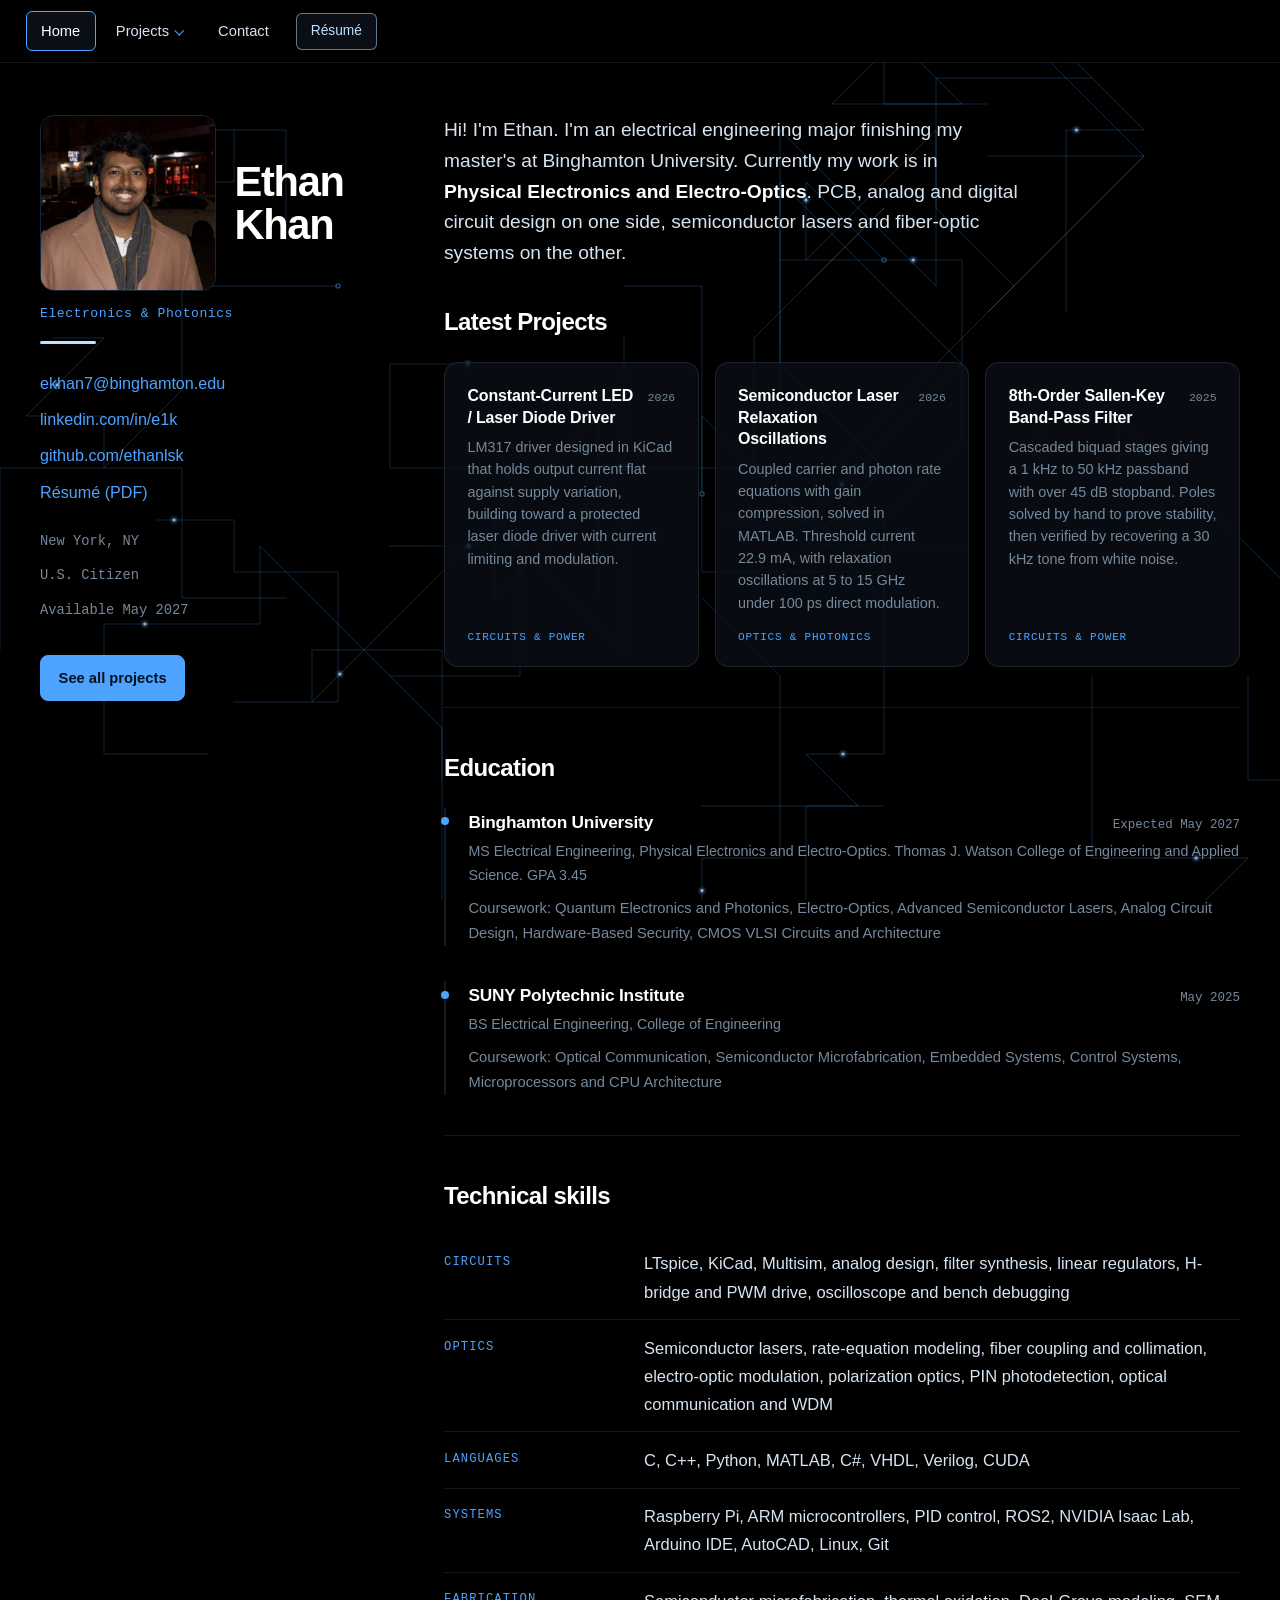
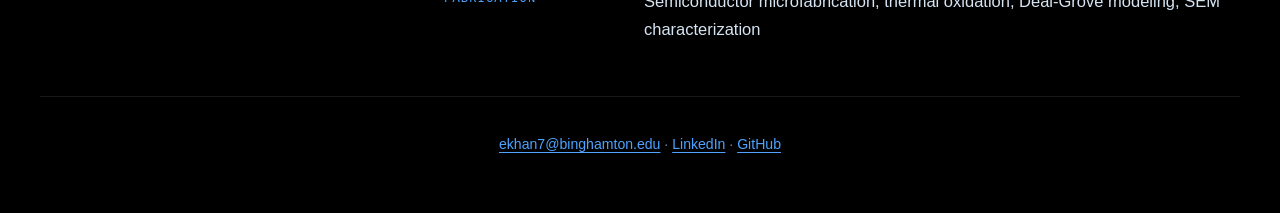
==== index.html @ abac2547 "Larger headshot: 176px desktop, 124px mobile The role line was what capped the photo size -- sitting" ====
<!doctype html>
<html lang="en">
<script>
  // Arm the scroll-reveal styles. If site.js never runs, disarm them after a
  // beat so the figures can never be left permanently invisible.
  document.documentElement.className += " js";
  setTimeout(function () {
    if (!window.__revealArmed) {
      document.documentElement.className =
        document.documentElement.className.replace(/\bjs\b/, "");
    }
  }, 2500);
</script>
<head>
<meta charset="utf-8">
<meta name="viewport" content="width=device-width, initial-scale=1">
<title>Ethan Khan | Electrical Engineer</title>
<meta name="description" content="Ethan Khan, MS Electrical Engineering at Binghamton University. Electronics and optics: analog circuit design, semiconductor lasers, and embedded systems.">
<link rel="icon" type="image/png" href="assets/logo.png">
<link rel="apple-touch-icon" href="assets/logo.png">
<link rel="stylesheet" href="style.css">
</head>
<body>
<canvas id="bg" aria-hidden="true"></canvas>

<header class="site-header">
  <div class="wrap wide">
    <nav class="tabs">
      <a href="/" class="active">Home</a>
      <details class="navdrop">
        <summary>Projects</summary>
        <div class="navmenu">
          <a href="projects.html">All projects</a>
          <div class="sep"></div>
          <a href="projects.html#optics">Optics &amp; Photonics</a>
          <a href="projects.html#circuits">Circuits &amp; Power</a>
          <a href="projects.html#robotics">Robotics &amp; Embedded</a>
          <a href="projects.html#semiconductors">Semiconductors &amp; Fabrication</a>
        </div>
      </details>
      <a href="contact.html">Contact</a>
      <a class="btn btn-sm rust" href="resume.pdf">Résumé</a>
    </nav>
  </div>
</header>

<div class="wrap wide has-meta">

  <div class="split">

    <!-- ---------------- left: name and contact ---------------- -->
    <aside class="identity">
      <div class="id-head">
        <img class="headshot" src="assets/headshot.jpg" width="82" height="82"
             alt="Ethan Khan">
        <h1><span>Ethan</span> <span>Khan</span></h1>
      </div>
      <p class="id-role">Electronics &amp; Photonics</p>
      <div class="rule"></div>

      <!-- Wrapped so the mobile breakpoint can move the whole block below the
           content; on a phone this is 320px of metadata nobody scrolls past. -->
      <div class="id-meta">
        <ul class="contact">
          <li><a href="mailto:ekhan7@binghamton.edu">ekhan7@binghamton.edu</a></li>
          <li><a href="https://www.linkedin.com/in/e1k/">linkedin.com/in/e1k</a></li>
          <li><a href="https://github.com/ethanlsk">github.com/ethanlsk</a></li>
          <li><a href="resume.pdf">Résumé (PDF)</a></li>
        </ul>

        <ul class="vitals">
          <li>New York, NY</li>
          <li>U.S. Citizen</li>
          <li>Available May 2027</li>
        </ul>

        <a class="btn primary" href="projects.html" style="margin-top:1.4rem">See all projects</a>
      </div>
    </aside>

    <!-- ---------------- right: content ---------------- -->
    <div class="maincol">

      <p class="lede">
        Hi! I'm Ethan. I'm an electrical engineering major finishing my master's at Binghamton
        University. Currently my work is in <strong>Physical Electronics and Electro-Optics</strong>.
        PCB, analog and digital circuit design on one side, semiconductor lasers and fiber-optic
        systems on the other.
      </p>

      <section class="first">
        <h2>Latest Projects</h2>

        <div class="proj-grid">

          <a class="proj" href="projects.html#circuits">
            <div class="proj-top">
              <span class="proj-name">Constant-Current LED / Laser Diode Driver</span>
              <span class="proj-when">2026</span>
            </div>
            <p class="proj-what">
              LM317 driver designed in KiCad that holds output current flat against supply
              variation, building toward a protected laser diode driver with current limiting
              and modulation.
            </p>
            <span class="proj-area">Circuits &amp; Power</span>
          </a>

          <a class="proj" href="projects.html#optics">
            <div class="proj-top">
              <span class="proj-name">Semiconductor Laser Relaxation Oscillations</span>
              <span class="proj-when">2026</span>
            </div>
            <p class="proj-what">
              Coupled carrier and photon rate equations with gain compression, solved in MATLAB.
              Threshold current 22.9 mA, with relaxation oscillations at 5 to 15 GHz under 100 ps
              direct modulation.
            </p>
            <span class="proj-area">Optics &amp; Photonics</span>
          </a>

          <a class="proj" href="projects.html#circuits">
            <div class="proj-top">
              <span class="proj-name">8th-Order Sallen-Key Band-Pass Filter</span>
              <span class="proj-when">2025</span>
            </div>
            <p class="proj-what">
              Cascaded biquad stages giving a 1 kHz to 50 kHz passband with over 45 dB stopband.
              Poles solved by hand to prove stability, then verified by recovering a 30 kHz tone
              from white noise.
            </p>
            <span class="proj-area">Circuits &amp; Power</span>
          </a>

        </div>
      </section>

      <section>
        <h2>Education</h2>

        <div class="role">
          <div class="role-head">
            <h3>Binghamton University</h3>
            <span class="meta">Expected May 2027</span>
          </div>
          <p class="where">
            MS Electrical Engineering, Physical Electronics and Electro-Optics.
            Thomas J. Watson College of Engineering and Applied Science. GPA 3.45
          </p>
          <p class="coursework">
            Coursework: Quantum Electronics and Photonics, Electro-Optics, Advanced Semiconductor
            Lasers, Analog Circuit Design, Hardware-Based Security, CMOS VLSI Circuits and Architecture
          </p>
        </div>

        <div class="role">
          <div class="role-head">
            <h3>SUNY Polytechnic Institute</h3>
            <span class="meta">May 2025</span>
          </div>
          <p class="where">BS Electrical Engineering, College of Engineering</p>
          <p class="coursework">
            Coursework: Optical Communication, Semiconductor Microfabrication, Embedded Systems,
            Control Systems, Microprocessors and CPU Architecture
          </p>
        </div>
      </section>

      <section>
        <h2>Technical skills</h2>
        <dl style="margin:0">
          <div class="skill-line">
            <dt>Circuits</dt>
            <dd>LTspice, KiCad, Multisim, analog design, filter synthesis, linear regulators,
                H-bridge and PWM drive, oscilloscope and bench debugging</dd>
          </div>
          <div class="skill-line">
            <dt>Optics</dt>
            <dd>Semiconductor lasers, rate-equation modeling, fiber coupling and collimation,
                electro-optic modulation, polarization optics, PIN photodetection, optical
                communication and WDM</dd>
          </div>
          <div class="skill-line">
            <dt>Languages</dt>
            <dd>C, C++, Python, MATLAB, C#, VHDL, Verilog, CUDA</dd>
          </div>
          <div class="skill-line">
            <dt>Systems</dt>
            <dd>Raspberry Pi, ARM microcontrollers, PID control, ROS2, NVIDIA Isaac Lab, Arduino IDE,
                AutoCAD, Linux, Git</dd>
          </div>
          <div class="skill-line">
            <dt>Fabrication</dt>
            <dd>Semiconductor microfabrication, thermal oxidation, Deal-Grove modeling, SEM
                characterization</dd>
          </div>
        </dl>
      </section>

    </div>
  </div>

  <footer>
    <p>
      <a href="mailto:ekhan7@binghamton.edu">ekhan7@binghamton.edu</a> ·
      <a href="https://www.linkedin.com/in/e1k/">LinkedIn</a> ·
      <a href="https://github.com/ethanlsk">GitHub</a>
    </p>
  </footer>

</div>
<script src="background.js"></script>
<script src="site.js"></script>
</body>
</html>
---- style.css ----
/* ==========================================================================
   ethanlsk.com
   Palette: Material Theme (Darker)
   ========================================================================== */

:root {
  /* Black base with blue/white highlights, matching the PCB -> fibre -> LiDAR
     background scene drawn by background.js */
  --base:   #000000;  /* page background          */
  --panel:  #0A0F16;  /* cards and panels         */
  --raised: #131B25;  /* hover states, insets     */
  --ice:    #BFE2FF;  /* pale highlight accent    */
  --blue:   #4DA3FF;  /* primary accent           */
  --pale:   #D6E4F2;  /* body text                */

  --bright:   #FFFFFF;
  --dim:      #76889B;
  --well:     #05080D;
  --line:     rgba(77, 163, 255, 0.24);
  --line-dim: rgba(214, 228, 242, 0.10);

  --sans: -apple-system, BlinkMacSystemFont, "Segoe UI", Inter, Roboto, Helvetica, Arial, sans-serif;
  --mono: ui-monospace, SFMono-Regular, "SF Mono", Menlo, Consolas, monospace;
}

* { box-sizing: border-box; }

/* particle field, painted behind all content by particles.js */
#bg {
  position: fixed;
  inset: 0;
  width: 100%;
  height: 100%;
  z-index: -1;
  display: block;
  pointer-events: none;
}

body {
  margin: 0;
  background: var(--base);
  color: var(--pale);
  font-family: var(--sans);
  font-size: 16.5px;
  line-height: 1.7;
  -webkit-font-smoothing: antialiased;
}

.wrap { max-width: 50rem; margin: 0 auto; padding: 0 1.5rem; }
.wrap.wide { max-width: 79rem; padding: 0 2rem; }

a { color: var(--blue); text-underline-offset: 3px; }
a:hover { color: #A9D6FF; }

img { max-width: 100%; height: auto; display: block; }

/* ---------------- header ---------------- */

.site-header {
  border-bottom: 1px solid var(--line-dim);
  background: rgba(0, 0, 0, 0.72);
  position: sticky;
  top: 0;
  z-index: 20;
  -webkit-backdrop-filter: blur(10px);
  backdrop-filter: blur(10px);
}
.site-header .wrap {
  display: flex;
  align-items: center;
  justify-content: flex-start;
  gap: .4rem 1rem;
  flex-wrap: wrap;
  padding-top: .7rem;
  padding-bottom: .7rem;
}

.tabs {
  display: flex;
  gap: .3rem;
  align-items: center;
  flex-wrap: wrap;
  justify-content: flex-start;
  /* pull the row left by the first tab's padding so the nav text,
     not its hover box, lines up with the content edge below */
  margin-left: -.9rem;
}
.tabs .btn-sm { margin-left: .45rem; }

/* nav dropdown */
.navdrop { position: relative; }
.navdrop > summary {
  list-style: none;
  cursor: pointer;
  display: inline-flex;
  align-items: center;
  gap: .4rem;
  font-size: .92rem;
  color: var(--pale);
  padding: .4rem .9rem;
  border-radius: 6px;
  border: 1px solid transparent;
  transition: background .15s, border-color .15s, color .15s;
  user-select: none;
}
.navdrop > summary::-webkit-details-marker { display: none; }
.navdrop > summary::marker { content: ""; }
.navdrop > summary:hover { background: var(--panel); border-color: var(--line); }
.navdrop.active > summary { background: var(--panel); border-color: var(--blue); color: var(--bright); }
.navdrop > summary::after {
  content: "";
  width: .38rem; height: .38rem;
  border-right: 1.5px solid var(--blue);
  border-bottom: 1.5px solid var(--blue);
  transform: rotate(45deg) translateY(-1px);
  transition: transform .2s;
}
.navdrop[open] > summary::after { transform: rotate(-135deg) translateY(-1px); }

.navmenu {
  position: absolute;
  top: calc(100% + .45rem);
  left: 0;
  min-width: 15rem;
  background: #0E141C;
  border: 1px solid var(--line);
  border-radius: 9px;
  padding: .4rem;
  box-shadow: 0 14px 34px rgba(0, 0, 0, .55);
  z-index: 40;
}
.navmenu a {
  display: block;
  font-size: .88rem;
  color: var(--pale);
  text-decoration: none;
  padding: .45rem .7rem;
  border-radius: 5px;
  white-space: nowrap;
  border: none;
}
.navmenu a:hover { background: var(--raised); color: var(--bright); }
.navmenu .sep {
  height: 1px;
  background: var(--line-dim);
  margin: .35rem .2rem;
}

@media (max-width: 46rem) {
  .navmenu { min-width: 13rem; }
  .site-header .wrap { padding-left: 1.25rem; padding-right: 1.25rem; }
  .tabs { width: 100%; }
}
.tabs a {
  font-size: .92rem;
  color: var(--pale);
  text-decoration: none;
  padding: .4rem .9rem;
  border-radius: 6px;
  border: 1px solid transparent;
  transition: background .15s, border-color .15s, color .15s;
}
.tabs a:hover { background: var(--panel); border-color: var(--line); }
.tabs a.active { background: var(--panel); border-color: var(--blue); color: var(--bright); }

/* ---------------- split layout (home) ---------------- */

.split {
  display: grid;
  grid-template-columns: 22rem minmax(0, 1fr);
  gap: 0 3.25rem;
  padding-top: 3.25rem;
  align-items: start;
}

.identity { position: sticky; top: 4.9rem; padding-bottom: 2rem; min-width: 0; }
.id-head {
  display: flex;
  align-items: center;
  gap: 1.15rem;
  margin: 0 0 .8rem;
}
.headshot {
  flex: 0 0 auto;
  width: 176px;
  height: 176px;
  border-radius: 14px;        /* square, as the source photo is */
  object-fit: cover;
  border: 1px solid var(--line);
}
.id-name { min-width: 0; }
.id-role {
  font-family: var(--mono);
  font-size: .82rem;
  letter-spacing: .04em;
  line-height: 1.45;
  color: var(--blue);
  margin: 0 0 1.15rem;
}
.identity h1 span { display: block; }
.identity h1 {
  font-size: clamp(2.15rem, 4.2vw, 2.6rem);
  line-height: 1.04;
  letter-spacing: -0.03em;
  margin: 0;
  color: var(--bright);
}
.title-line {
  font-family: var(--mono);
  font-size: .8rem;
  letter-spacing: .13em;
  text-transform: uppercase;
  color: var(--blue);
  margin: 0;
}

.contact { list-style: none; padding: 0; margin: 1.6rem 0 0; font-size: 1.01rem; }
.contact li { margin-bottom: .55rem; }
.contact a { text-decoration: none; word-break: break-word; }
.contact a:hover { text-decoration: underline; }

.vitals {
  list-style: none;
  padding: 0;
  margin: 1.4rem 0 0;
  font-family: var(--mono);
  font-size: .86rem;
  color: var(--dim);
  line-height: 1.95;
}

.maincol { min-width: 0; }
.maincol > .lede { margin-bottom: 0; }
.maincol section.first { border-top: none; padding-top: 2.1rem; }
.coursework { font-size: .92rem; color: var(--dim); margin: 0; }

@media (max-width: 58rem) {
  /* One column, and the rail stops being a sidebar. `display: contents` drops
     the <aside> box so its children become flex items of .split directly,
     which lets the contact block be ordered AFTER the content instead of
     sitting between the visitor and the work. */
  /* Grid, not flex: in a column flex container the line's cross-size grows to
     the widest item, so .maincol's min-content (wide results tables) would drag
     the whole column past the viewport. A minmax(0, 1fr) grid track caps it,
     and grid items honour `order` just the same. */
  .split {
    display: grid;
    grid-template-columns: minmax(0, 1fr);
    gap: 1.15rem;
    padding-top: 1.75rem;
  }
  .identity { display: contents; }
  .identity > * { order: 1; }   /* whole rail above the content ... */
  .maincol      { order: 2; min-width: 0; }
  .id-meta      { order: 3; }   /* ... except the contact block, which goes last */

  /* rail children are flex items now, so the flex gap owns their spacing */
  .split > .rule { margin: 0; }
  .identity .eyebrow { margin: 0; }
  .id-role { margin: 0; }     /* the grid gap spaces these on mobile */
  .rail-note { margin: 0; }
  h1.railtitle { margin: 0; font-size: clamp(1.9rem, 8vw, 2.3rem); }

  /* the same four links already sit in the Projects nav dropdown */
  .rail-links { display: none; }

  .identity > .btn { width: 100%; justify-content: center; }

  /* .id-meta already lists email, LinkedIn, GitHub and the resume right above
     it, so the footer would repeat itself on a phone. */
  .has-meta > footer { display: none; }

  .id-head { gap: 1rem; margin: 0; }
  .headshot { width: 124px; height: 124px; border-radius: 12px; }
  .identity h1 { font-size: 1.95rem; }
  .identity h1 span { display: inline; }

  .maincol section.first { padding-top: 0; }
  .maincol > .lede { margin-bottom: 1.4rem; }
  section { padding: 1.85rem 0; }
  .lede { font-size: 1.06rem; margin-bottom: 0; }

  /* the contact block reads as a footer card once it is at the bottom */
  .id-meta {
    border-top: 1px solid var(--line-dim);
    padding-top: 1.5rem;
    margin-top: .5rem;
  }
  /* thumb-sized tap targets */
  .contact li { margin-bottom: 0; }
  .contact a { display: block; padding: .62rem 0; }
  .id-meta .btn { width: 100%; justify-content: center; }
}

/* ---------------- hero (projects page) ---------------- */

.hero { padding: 4rem 0 2.5rem; }

.eyebrow {
  font-family: var(--mono);
  font-size: .76rem;
  letter-spacing: .17em;
  text-transform: uppercase;
  color: var(--blue);
  margin: 0 0 1rem;
}


.hero h1 {
  font-size: clamp(2.4rem, 7.5vw, 3.6rem);
  line-height: 1.04;
  letter-spacing: -0.035em;
  margin: 0 0 1.1rem;
  color: var(--bright);
}
.lede {
  font-size: 1.2rem;
  line-height: 1.6;
  max-width: 36rem;
  margin: 0 0 2rem;
}
.lede strong { color: var(--bright); font-weight: 600; }

.rule {
  height: 3px;
  width: 3.5rem;
  background: var(--ice);
  border-radius: 2px;
  margin: 0 0 1.6rem;
}

/* ---------------- buttons ---------------- */

.linkrow { display: flex; flex-wrap: wrap; gap: .55rem; }
.btn {
  display: inline-flex;
  align-items: center;
  font-size: .92rem;
  font-weight: 500;
  text-decoration: none;
  color: var(--pale);
  background: var(--panel);
  border: 1px solid var(--line);
  border-radius: 8px;
  padding: .58rem 1.1rem;
  transition: background .15s, border-color .15s, transform .12s, color .15s;
}
.btn:hover {
  background: var(--raised);
  border-color: var(--blue);
  color: var(--bright);
  transform: translateY(-1px);
}
.btn.primary { background: var(--blue); color: #04121F; border-color: var(--blue); font-weight: 600; }
.btn.primary:hover { background: #A9D6FF; color: #04121F; }
.btn.rust { border-color: rgba(191,226,255,.5); color: var(--ice); }
.btn.rust:hover { background: var(--ice); border-color: var(--ice); color: #04121F; }
.btn.btn-sm { font-size: .86rem; padding: .36rem .85rem; border-radius: 6px; }

/* ---------------- sections ---------------- */

section { padding: 2.5rem 0; }
section + section { border-top: 1px solid var(--line-dim); }

h2 {
  font-size: 1.5rem;
  letter-spacing: -0.025em;
  color: var(--bright);
  margin: 0 0 1.2rem;
}
h2.kicker {
  font-family: var(--mono);
  font-size: .76rem;
  font-weight: 600;
  letter-spacing: .17em;
  text-transform: uppercase;
  color: var(--blue);
  margin-bottom: 1.4rem;
}
h3 { font-size: 1.08rem; margin: 0; color: var(--bright); letter-spacing: -0.012em; }
h4 {
  font-size: .8rem;
  font-family: var(--mono);
  text-transform: uppercase;
  letter-spacing: .1em;
  color: var(--blue);
  margin: 1.7rem 0 .55rem;
}

p { margin: 0 0 1.15rem; }
p:last-child { margin-bottom: 0; }
.prose p { max-width: 40rem; }

ul { margin: .6rem 0 0; padding-left: 1.15rem; }
li { margin-bottom: .5rem; }
li::marker { color: var(--blue); }

/* ---------------- roles (home) ---------------- */

.role {
  border-left: 2px solid var(--raised);
  padding: 0 0 0 1.4rem;
  margin-bottom: 2.2rem;
  position: relative;
}
.role:last-child { margin-bottom: 0; }
.role::before {
  content: "";
  position: absolute;
  left: -5px; top: .62rem;
  width: 8px; height: 8px;
  background: var(--blue);
  border-radius: 50%;
}
.role-head {
  display: flex;
  justify-content: space-between;
  align-items: baseline;
  gap: 1rem;
  flex-wrap: wrap;
}
.meta {
  font-family: var(--mono);
  font-size: .78rem;
  color: var(--dim);
  white-space: nowrap;
}
.where { font-size: .89rem; color: var(--dim); margin: .1rem 0 .55rem; }

/* ---------------- cards (projects) ---------------- */

.card {
  background: rgba(10, 15, 22, .82);
  border: 1px solid var(--line-dim);
  border-radius: 14px;
  padding: 1.6rem;
  margin-bottom: 1rem;
  box-shadow: 0 1px 2px rgba(0,0,0,.28), 0 6px 18px rgba(0,0,0,.22);
}
.card:last-child { margin-bottom: 0; }
.card-head {
  display: flex;
  justify-content: space-between;
  align-items: baseline;
  gap: 1rem;
  flex-wrap: wrap;
  margin-bottom: .35rem;
}
.course { font-size: .87rem; color: var(--dim); margin: 0 0 1rem; }

/* ---------------- skills ---------------- */

.skill-line {
  display: grid;
  grid-template-columns: 11rem 1fr;
  gap: .4rem 1.5rem;
  padding: .85rem 0;
  border-bottom: 1px solid var(--line-dim);
}
.skill-line:last-child { border-bottom: none; }
.skill-line dt {
  font-family: var(--mono);
  font-size: .76rem;
  text-transform: uppercase;
  letter-spacing: .09em;
  color: var(--blue);
  padding-top: .18rem;
}
.skill-line dd { margin: 0; color: var(--pale); }

@media (max-width: 36rem) {
  .skill-line { grid-template-columns: 1fr; gap: .2rem; }
}

/* ---------------- tags ---------------- */

.tags { display: flex; flex-wrap: wrap; gap: .35rem; margin: 1rem 0 0; }
.tag {
  font-family: var(--mono);
  font-size: .72rem;
  color: var(--pale);
  background: rgba(77,163,255,.14);
  border: 1px solid var(--line);
  border-radius: 4px;
  padding: .18rem .5rem;
}
.tag.rust { color: var(--ice); background: rgba(191,226,255,.12); border-color: rgba(191,226,255,.38); }

/* ---------------- tables ---------------- */

.results { width: 100%; border-collapse: collapse; font-size: .9rem; margin: .5rem 0 0; }
.results th, .results td {
  text-align: left;
  padding: .45rem .7rem .45rem 0;
  border-bottom: 1px solid var(--line-dim);
}
.results th {
  font-family: var(--mono);
  font-size: .73rem;
  text-transform: uppercase;
  letter-spacing: .08em;
  color: var(--dim);
  font-weight: 500;
}
.results td.val { font-family: var(--mono); color: var(--bright); white-space: nowrap; }
.tablescroll { overflow-x: auto; }

/* ---------------- figures ---------------- */

figure { margin: 1.25rem 0 0; }
.plate {
  background: #fff;
  border-radius: 8px;
  padding: .7rem;
  border: 1px solid var(--line-dim);
}
figcaption { font-size: .84rem; color: var(--dim); margin-top: .55rem; line-height: 1.55; }

.photo-grid {
  display: grid;
  grid-template-columns: repeat(auto-fit, minmax(13rem, 1fr));
  gap: 1rem;
  margin: 1.25rem 0 0;
}
.photo-grid figure { margin: 0; }
.photo {
  border-radius: 8px;
  border: 1px solid var(--line-dim);
  overflow: hidden;
  background: var(--well);
}
.photo img { width: 100%; }

/* ---------------- code ---------------- */

code {
  font-family: var(--mono);
  font-size: .88em;
  background: rgba(77,163,255,.13);
  color: var(--blue);
  padding: .12em .38em;
  border-radius: 3px;
}
pre {
  background: var(--well);
  border: 1px solid var(--line-dim);
  border-radius: 8px;
  padding: 1rem;
  overflow-x: auto;
  margin: .75rem 0 0;
}
pre code { background: none; padding: 0; color: var(--pale); font-size: .82rem; line-height: 1.6; }

/* ---------------- disclosure groups ---------------- */

details.group {
  border: 1px solid var(--line);
  border-radius: 10px;
  margin-bottom: 1rem;
  background: rgba(10, 15, 22, .72);
  overflow: hidden;
}
details.group[open] { background: rgba(10, 15, 22, .45); }
details.group > summary {
  cursor: pointer;
  list-style: none;
  padding: 1.1rem 1.4rem;
  display: flex;
  align-items: center;
  gap: .85rem;
  font-weight: 600;
  color: var(--bright);
  transition: background .15s;
  user-select: none;
}
details.group > summary::-webkit-details-marker { display: none; }
details.group > summary::marker { content: ""; }
details.group > summary:hover { background: rgba(77,163,255,.08); }

.chev {
  flex: 0 0 auto;
  width: .58rem; height: .58rem;
  border-right: 2px solid var(--blue);
  border-bottom: 2px solid var(--blue);
  transform: rotate(-45deg);
  transition: transform .2s;
}
details.group[open] > summary .chev { transform: rotate(45deg); }
.summary-text { flex: 1 1 auto; }
.count { font-family: var(--mono); font-size: .76rem; color: var(--dim); font-weight: 400; }
.group-body { padding: 0 1.4rem 1.4rem; }

details.code-toggle { margin-top: 1rem; }
details.code-toggle > summary {
  cursor: pointer;
  font-family: var(--mono);
  font-size: .8rem;
  color: var(--blue);
  list-style: none;
  padding: .3rem 0;
}
details.code-toggle > summary::-webkit-details-marker { display: none; }
details.code-toggle > summary::marker { content: ""; }
details.code-toggle > summary:hover { color: #A9D6FF; }
details.code-toggle > summary::before { content: "\25B8  "; }
details.code-toggle[open] > summary::before { content: "\25BE  "; }

/* ---------------- home project showcase ---------------- */

.proj-grid {
  display: grid;
  grid-template-columns: repeat(auto-fit, minmax(13.5rem, 1fr));
  gap: 1rem;
  margin: 0;
}
.proj {
  display: flex;
  flex-direction: column;
  text-decoration: none;
  color: inherit;
  /* slightly translucent so the particle field reads faintly behind the card */
  background: rgba(10, 15, 22, .82);
  border: 1px solid var(--line-dim);
  border-radius: 14px;
  padding: 1.35rem 1.4rem 1.2rem;
  box-shadow: 0 1px 2px rgba(0,0,0,.28), 0 6px 18px rgba(0,0,0,.24);
  transition: border-color .18s, background .18s, transform .18s, box-shadow .18s;
}
.proj:hover {
  background: rgba(18, 26, 36, .9);
  border-color: var(--line);
  transform: translateY(-3px);
  box-shadow: 0 2px 4px rgba(0,0,0,.3), 0 14px 32px rgba(0,0,0,.38);
}
/* pin the discipline label to the bottom so a row of cards lines up */
.proj .proj-area { margin-top: auto; padding-top: .85rem; }
.proj-top {
  display: flex;
  justify-content: space-between;
  align-items: baseline;
  gap: .75rem;
}
.proj-name {
  font-size: 1rem;
  font-weight: 600;
  color: var(--bright);
  letter-spacing: -0.01em;
  line-height: 1.35;
}
.proj-when {
  font-family: var(--mono);
  font-size: .72rem;
  color: var(--dim);
  white-space: nowrap;
}
.proj-what { font-size: .9rem; color: var(--dim); margin: .5rem 0 0; line-height: 1.55; }
.proj-area {
  display: inline-block;
  font-family: var(--mono);
  font-size: .69rem;
  letter-spacing: .07em;
  text-transform: uppercase;
  color: var(--blue);
}

/* ---------------- academic timeline ---------------- */

.timeline { margin: 0; padding: 0; list-style: none; position: relative; }
.timeline::before {
  content: "";
  position: absolute;
  left: 5.6rem;
  top: .5rem;
  bottom: .5rem;
  width: 1px;
  background: var(--raised);
}
.tl-item {
  display: grid;
  grid-template-columns: 5.6rem 1fr;
  gap: 0 1.6rem;
  padding-bottom: 1.5rem;
  position: relative;
}
.tl-item:last-child { padding-bottom: 0; }
.tl-when {
  font-family: var(--mono);
  font-size: .76rem;
  color: var(--blue);
  text-align: right;
  padding-top: .18rem;
  line-height: 1.5;
}
.tl-body { padding-left: .3rem; }
.tl-item::before {
  content: "";
  position: absolute;
  left: 5.6rem;
  top: .55rem;
  width: 7px; height: 7px;
  margin-left: -3px;
  border-radius: 50%;
  background: var(--blue);
}
.tl-item.milestone::before { background: var(--ice); width: 9px; height: 9px; margin-left: -4px; top: .5rem; }
.tl-title { color: var(--bright); font-weight: 600; font-size: .96rem; }
.tl-note { font-size: .88rem; color: var(--dim); margin: .1rem 0 0; }
.tl-item.milestone .tl-title { color: var(--ice); }

@media (max-width: 34rem) {
  .timeline::before { left: .25rem; }
  .tl-item { grid-template-columns: 1fr; gap: .15rem; padding-left: 1.5rem; }
  .tl-item::before { left: .25rem; top: .6rem; }
  .tl-when { text-align: left; padding-top: 0; }
  .tl-body { padding-left: 0; }
}

/* ---------------- misc ---------------- */

.note {
  border-left: 3px solid var(--ice);
  padding: .1rem 0 .1rem 1rem;
  color: var(--dim);
  font-size: .92rem;
  margin: 1.25rem 0 0;
}


footer {
  border-top: 1px solid var(--line-dim);
  padding: 2.25rem 0 3.5rem;
  font-size: .88rem;
  color: var(--dim);
  text-align: center;
}

@media (max-width: 34rem) {
  .hero { padding-top: 2.75rem; }
  .card { padding: 1.15rem; }
  .group-body { padding: 0 1rem 1.1rem; }
  details.group > summary { padding: .95rem 1rem; }
}

/* ---------------- page rail (projects, contact) ----------------
   Same split as the home page: title and intro sit in the left
   column, the content scrolls past on the right. */

.identity .eyebrow { margin-bottom: .75rem; }
h1.railtitle {
  font-size: clamp(2.2rem, 4.6vw, 2.9rem);
  line-height: 1.04;
  letter-spacing: -0.035em;
  margin: 0 0 1.1rem;
  color: var(--bright);
}
.rail-note {
  font-size: .95rem;
  line-height: 1.62;
  color: var(--dim);
  margin: 0;
}
.rail-links { list-style: none; padding: 0; margin: 1.5rem 0 0; font-size: .91rem; }
.rail-links li { margin-bottom: .45rem; }
.rail-links a { text-decoration: none; }
.rail-links a:hover { text-decoration: underline; }
.rail-links .sep-label {
  font-family: var(--mono);
  font-size: .7rem;
  letter-spacing: .12em;
  text-transform: uppercase;
  color: var(--dim);
  display: block;
  margin: 0 0 .55rem;
}

/* ---------------- scroll reveal ----------------
   Figures fade up as they enter the viewport. Only armed when JS is
   running, so the images are never stuck invisible without it. */

html.js .reveal {
  opacity: 0;
  transform: translateY(20px);
  transition: opacity .65s cubic-bezier(.22,.61,.36,1),
              transform .65s cubic-bezier(.22,.61,.36,1);
  will-change: opacity, transform;
}
html.js .reveal.in { opacity: 1; transform: none; }

/* stagger side-by-side figures so a pair does not pop in as one block */
html.js .photo-grid > .reveal:nth-child(2) { transition-delay: .12s; }
html.js .photo-grid > .reveal:nth-child(3) { transition-delay: .24s; }

@media (prefers-reduced-motion: reduce) {
  html.js .reveal { opacity: 1; transform: none; transition: none; }
}

/* ---------------- equations (KaTeX) ---------------- */

.katex { color: var(--pale); font-size: 1.04em; }
.katex-display {
  margin: 0;
  padding: .15rem 0;
  overflow-x: auto;
  overflow-y: hidden;
}
.eqbox {
  background: var(--well);
  border: 1px solid var(--line-dim);
  border-radius: 8px;
  padding: 1rem 1.15rem;
  margin: 1rem 0 0;
  overflow-x: auto;
}
.eqbox .katex-display + .katex-display { margin-top: .55rem; }
.eqnote { font-size: .86rem; color: var(--dim); margin: .7rem 0 0; }
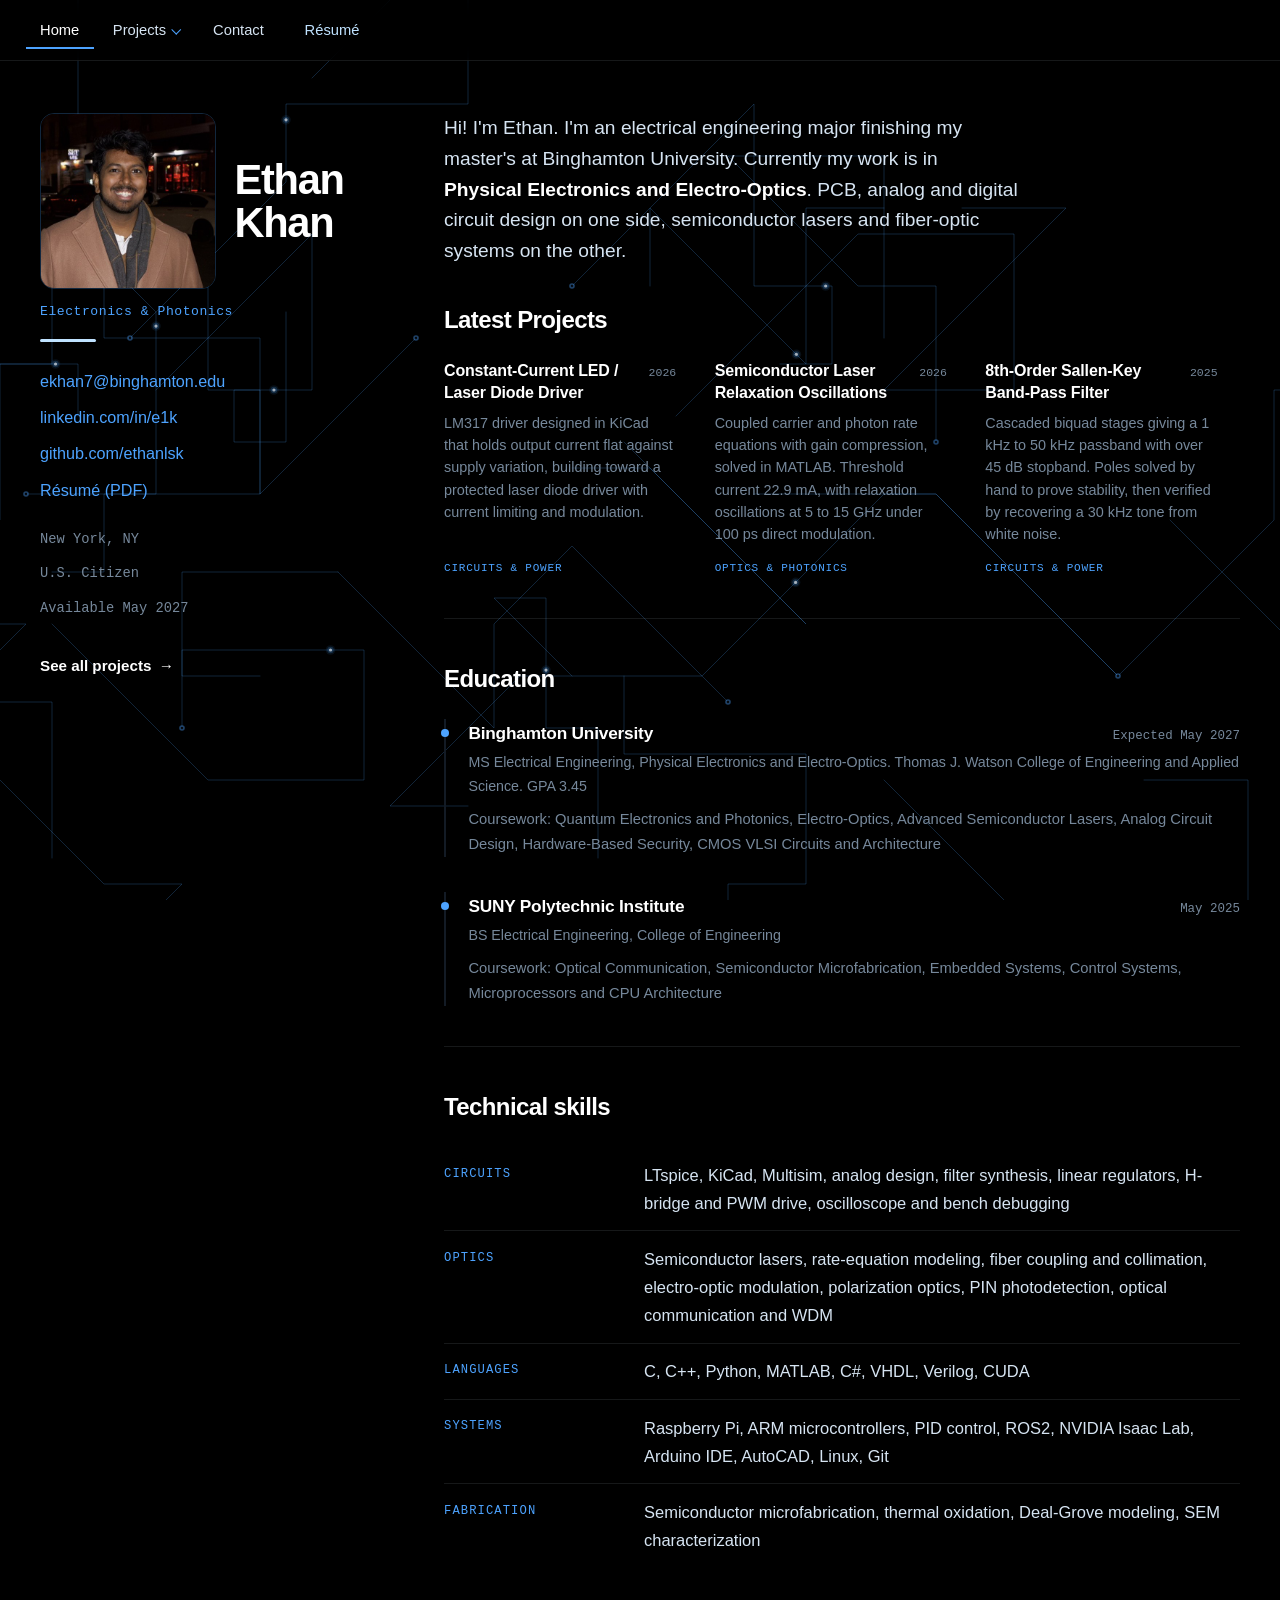
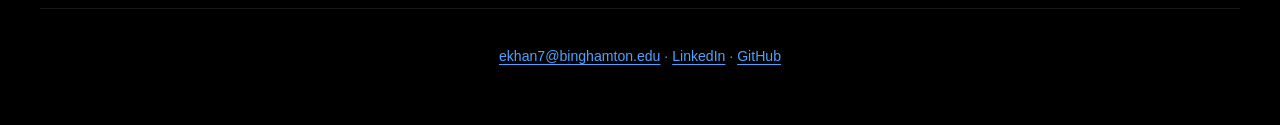
==== commit 13d57945: "Remove the bounding boxes site-wide Nothing on the page draws a rectangle around its contents any mo" ====
--- a/index.html
+++ b/index.html
@@ -39,7 +39,7 @@
         </div>
       </details>
       <a href="contact.html">Contact</a>
-      <a class="btn btn-sm rust" href="resume.pdf">Résumé</a>
+      <a class="btn btn-sm ice" href="resume.pdf">Résumé</a>
     </nav>
   </div>
 </header>
--- a/style.css
+++ b/style.css
@@ -98,15 +98,13 @@
   font-size: .92rem;
   color: var(--pale);
   padding: .4rem .9rem;
-  border-radius: 6px;
-  border: 1px solid transparent;
-  transition: background .15s, border-color .15s, color .15s;
+  transition: color .15s;
   user-select: none;
 }
 .navdrop > summary::-webkit-details-marker { display: none; }
 .navdrop > summary::marker { content: ""; }
-.navdrop > summary:hover { background: var(--panel); border-color: var(--line); }
-.navdrop.active > summary { background: var(--panel); border-color: var(--blue); color: var(--bright); }
+.navdrop > summary:hover { color: var(--bright); }
+.navdrop.active > summary { color: var(--bright); box-shadow: inset 0 -2px 0 var(--blue); }
 .navdrop > summary::after {
   content: "";
   width: .38rem; height: .38rem;
@@ -156,12 +154,10 @@
   color: var(--pale);
   text-decoration: none;
   padding: .4rem .9rem;
-  border-radius: 6px;
-  border: 1px solid transparent;
-  transition: background .15s, border-color .15s, color .15s;
-}
-.tabs a:hover { background: var(--panel); border-color: var(--line); }
-.tabs a.active { background: var(--panel); border-color: var(--blue); color: var(--bright); }
+  transition: color .15s;
+}
+.tabs a:hover { color: var(--bright); }
+.tabs a.active { color: var(--bright); box-shadow: inset 0 -2px 0 var(--blue); }
 
 /* ---------------- split layout (home) ---------------- */
 
@@ -264,7 +260,7 @@
   /* the same four links already sit in the Projects nav dropdown */
   .rail-links { display: none; }
 
-  .identity > .btn { width: 100%; justify-content: center; }
+  .identity > .btn { width: auto; }
 
   /* .id-meta already lists email, LinkedIn, GitHub and the resume right above
      it, so the footer would repeat itself on a phone. */
@@ -289,7 +285,7 @@
   /* thumb-sized tap targets */
   .contact li { margin-bottom: 0; }
   .contact a { display: block; padding: .62rem 0; }
-  .id-meta .btn { width: 100%; justify-content: center; }
+  .id-meta .btn { width: auto; }
 }
 
 /* ---------------- hero (projects page) ---------------- */
@@ -332,30 +328,38 @@
 /* ---------------- buttons ---------------- */
 
 .linkrow { display: flex; flex-wrap: wrap; gap: .55rem; }
+/* A link with a trailing arrow rather than a filled control, so nothing on the
+   page carries a box. The arrow and the hover underline carry the affordance. */
 .btn {
   display: inline-flex;
   align-items: center;
-  font-size: .92rem;
+  gap: .45rem;
+  font-size: .95rem;
   font-weight: 500;
   text-decoration: none;
-  color: var(--pale);
-  background: var(--panel);
-  border: 1px solid var(--line);
-  border-radius: 8px;
-  padding: .58rem 1.1rem;
-  transition: background .15s, border-color .15s, transform .12s, color .15s;
-}
+  color: var(--blue);
+  background: none;
+  border: 0;
+  padding: 0;
+  transition: color .15s;
+}
+.btn::after { content: "\2192"; transition: transform .15s; }
 .btn:hover {
-  background: var(--raised);
-  border-color: var(--blue);
   color: var(--bright);
-  transform: translateY(-1px);
-}
-.btn.primary { background: var(--blue); color: #04121F; border-color: var(--blue); font-weight: 600; }
-.btn.primary:hover { background: #A9D6FF; color: #04121F; }
-.btn.rust { border-color: rgba(191,226,255,.5); color: var(--ice); }
-.btn.rust:hover { background: var(--ice); border-color: var(--ice); color: #04121F; }
-.btn.btn-sm { font-size: .86rem; padding: .36rem .85rem; border-radius: 6px; }
+  text-decoration: underline;
+  text-underline-offset: 4px;
+}
+.btn:hover::after { transform: translateX(3px); }
+.btn.primary { color: var(--bright); font-weight: 600; }
+.btn.primary:hover { color: var(--blue); }
+.btn.ice { color: var(--ice); }
+.btn.btn-sm { font-size: .92rem; }
+/* without their boxes, adjacent links need real space between them */
+.btn + .btn { margin-left: 1.75rem; }
+.linkrow { gap: .6rem 1.75rem; }
+/* the resume link sits in the nav row, where an arrow would just be noise */
+.tabs .btn { margin-left: .45rem; color: var(--ice); }
+.tabs .btn::after { content: none; }
 
 /* ---------------- sections ---------------- */
 
@@ -429,15 +433,10 @@
 
 /* ---------------- cards (projects) ---------------- */
 
-.card {
-  background: rgba(10, 15, 22, .82);
-  border: 1px solid var(--line-dim);
-  border-radius: 14px;
-  padding: 1.6rem;
-  margin-bottom: 1rem;
-  box-shadow: 0 1px 2px rgba(0,0,0,.28), 0 6px 18px rgba(0,0,0,.22);
-}
+.card { padding: 0; margin-bottom: 2.75rem; }
 .card:last-child { margin-bottom: 0; }
+/* a hairline between entries instead of a box around each */
+.card + .card { border-top: 1px solid var(--line-dim); padding-top: 2.75rem; }
 .card-head {
   display: flex;
   justify-content: space-between;
@@ -474,17 +473,15 @@
 
 /* ---------------- tags ---------------- */
 
-.tags { display: flex; flex-wrap: wrap; gap: .35rem; margin: 1rem 0 0; }
+.tags { display: flex; flex-wrap: wrap; gap: .1rem .55rem; margin: 1rem 0 0; }
 .tag {
   font-family: var(--mono);
   font-size: .72rem;
-  color: var(--pale);
-  background: rgba(77,163,255,.14);
-  border: 1px solid var(--line);
-  border-radius: 4px;
-  padding: .18rem .5rem;
-}
-.tag.rust { color: var(--ice); background: rgba(191,226,255,.12); border-color: rgba(191,226,255,.38); }
+  color: var(--dim);
+  padding: 0;
+}
+.tag + .tag::before { content: "\00b7"; color: var(--line-dim); margin: 0 .55rem 0 0; }
+.tag.ice { color: var(--ice); }
 
 /* ---------------- tables ---------------- */
 
@@ -508,12 +505,7 @@
 /* ---------------- figures ---------------- */
 
 figure { margin: 1.25rem 0 0; }
-.plate {
-  background: #fff;
-  border-radius: 8px;
-  padding: .7rem;
-  border: 1px solid var(--line-dim);
-}
+.plate { background: #fff; }
 figcaption { font-size: .84rem; color: var(--dim); margin-top: .55rem; line-height: 1.55; }
 
 .photo-grid {
@@ -523,12 +515,7 @@
   margin: 1.25rem 0 0;
 }
 .photo-grid figure { margin: 0; }
-.photo {
-  border-radius: 8px;
-  border: 1px solid var(--line-dim);
-  overflow: hidden;
-  background: var(--well);
-}
+.photo { overflow: hidden; }
 .photo img { width: 100%; }
 
 /* ---------------- code ---------------- */
@@ -536,16 +523,12 @@
 code {
   font-family: var(--mono);
   font-size: .88em;
-  background: rgba(77,163,255,.13);
-  color: var(--blue);
-  padding: .12em .38em;
-  border-radius: 3px;
+  color: var(--blue);
 }
 pre {
-  background: var(--well);
-  border: 1px solid var(--line-dim);
-  border-radius: 8px;
-  padding: 1rem;
+  /* no panel; a rule down the left edge marks it as a block instead */
+  border-left: 1px solid var(--line-dim);
+  padding: .2rem 0 .2rem 1rem;
   overflow-x: auto;
   margin: .75rem 0 0;
 }
@@ -554,17 +537,14 @@
 /* ---------------- disclosure groups ---------------- */
 
 details.group {
-  border: 1px solid var(--line);
-  border-radius: 10px;
-  margin-bottom: 1rem;
-  background: rgba(10, 15, 22, .72);
-  overflow: hidden;
-}
-details.group[open] { background: rgba(10, 15, 22, .45); }
+  border-top: 1px solid var(--line-dim);
+  margin-bottom: 0;
+}
+details.group:last-of-type { border-bottom: 1px solid var(--line-dim); }
 details.group > summary {
   cursor: pointer;
   list-style: none;
-  padding: 1.1rem 1.4rem;
+  padding: 1.15rem 0;
   display: flex;
   align-items: center;
   gap: .85rem;
@@ -575,7 +555,7 @@
 }
 details.group > summary::-webkit-details-marker { display: none; }
 details.group > summary::marker { content: ""; }
-details.group > summary:hover { background: rgba(77,163,255,.08); }
+details.group > summary:hover { color: var(--blue); }
 
 .chev {
   flex: 0 0 auto;
@@ -588,7 +568,7 @@
 details.group[open] > summary .chev { transform: rotate(45deg); }
 .summary-text { flex: 1 1 auto; }
 .count { font-family: var(--mono); font-size: .76rem; color: var(--dim); font-weight: 400; }
-.group-body { padding: 0 1.4rem 1.4rem; }
+.group-body { padding: .35rem 0 2.25rem; }
 
 details.code-toggle { margin-top: 1rem; }
 details.code-toggle > summary {
@@ -618,20 +598,12 @@
   flex-direction: column;
   text-decoration: none;
   color: inherit;
-  /* slightly translucent so the particle field reads faintly behind the card */
-  background: rgba(10, 15, 22, .82);
-  border: 1px solid var(--line-dim);
-  border-radius: 14px;
-  padding: 1.35rem 1.4rem 1.2rem;
-  box-shadow: 0 1px 2px rgba(0,0,0,.28), 0 6px 18px rgba(0,0,0,.24);
-  transition: border-color .18s, background .18s, transform .18s, box-shadow .18s;
-}
-.proj:hover {
-  background: rgba(18, 26, 36, .9);
-  border-color: var(--line);
-  transform: translateY(-3px);
-  box-shadow: 0 2px 4px rgba(0,0,0,.3), 0 14px 32px rgba(0,0,0,.38);
-}
+  padding: 0 1.4rem 0 0;
+  transition: transform .18s;
+}
+.proj:hover { transform: translateY(-2px); }
+.proj:hover .proj-name { color: var(--blue); }
+.proj-name { transition: color .15s; }
 /* pin the discipline label to the bottom so a row of cards lines up */
 .proj .proj-area { margin-top: auto; padding-top: .85rem; }
 .proj-top {
@@ -804,10 +776,7 @@
   overflow-y: hidden;
 }
 .eqbox {
-  background: var(--well);
-  border: 1px solid var(--line-dim);
-  border-radius: 8px;
-  padding: 1rem 1.15rem;
+  padding: .35rem 0;
   margin: 1rem 0 0;
   overflow-x: auto;
 }
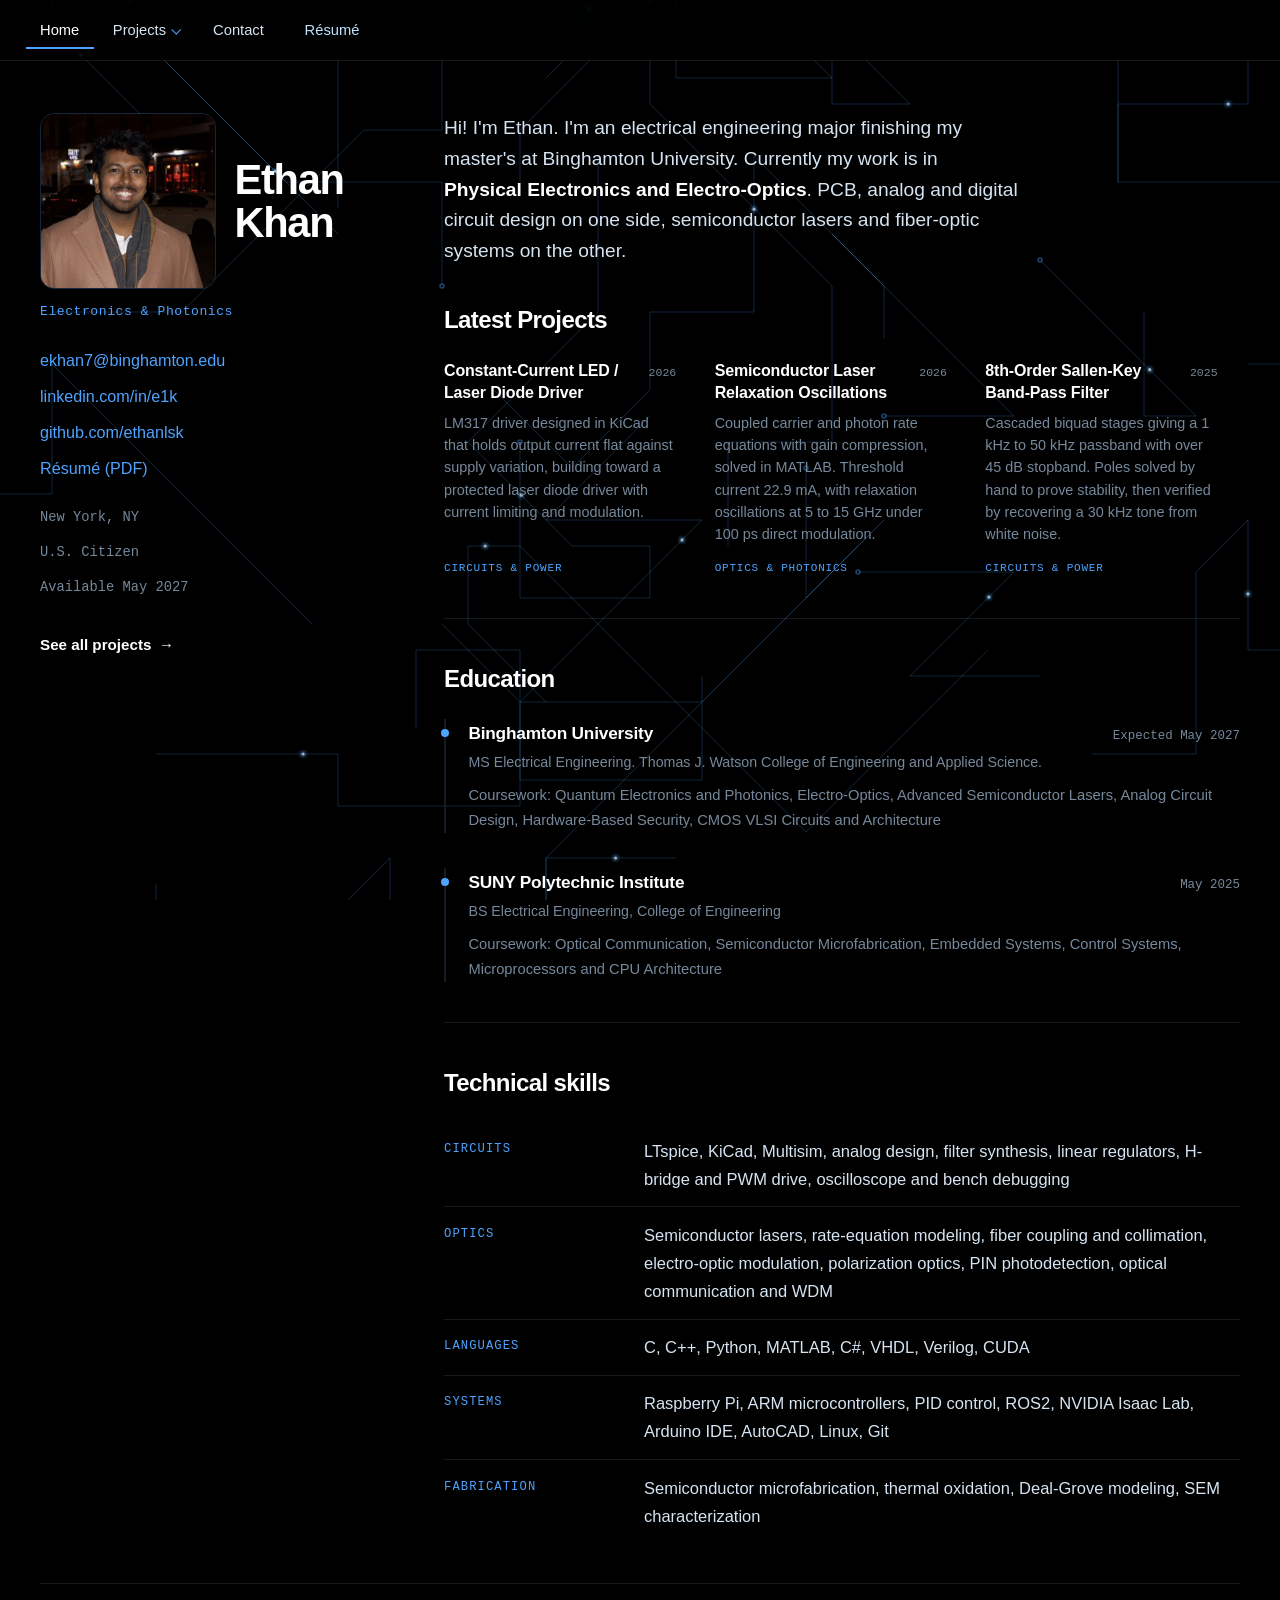
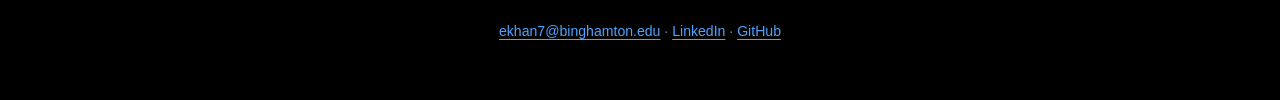
==== commit 7d530bb8: "Drop the title rules and eyebrows, trim education, extensionless URLs Removes the accent rule under " ====
--- a/index.html
+++ b/index.html
@@ -30,15 +30,15 @@
       <details class="navdrop">
         <summary>Projects</summary>
         <div class="navmenu">
-          <a href="projects.html">All projects</a>
+          <a href="/projects">All projects</a>
           <div class="sep"></div>
-          <a href="projects.html#optics">Optics &amp; Photonics</a>
-          <a href="projects.html#circuits">Circuits &amp; Power</a>
-          <a href="projects.html#robotics">Robotics &amp; Embedded</a>
-          <a href="projects.html#semiconductors">Semiconductors &amp; Fabrication</a>
+          <a href="/projects#optics">Optics &amp; Photonics</a>
+          <a href="/projects#circuits">Circuits &amp; Power</a>
+          <a href="/projects#robotics">Robotics &amp; Embedded</a>
+          <a href="/projects#semiconductors">Semiconductors &amp; Fabrication</a>
         </div>
       </details>
-      <a href="contact.html">Contact</a>
+      <a href="/contact">Contact</a>
       <a class="btn btn-sm ice" href="resume.pdf">Résumé</a>
     </nav>
   </div>
@@ -56,7 +56,6 @@
         <h1><span>Ethan</span> <span>Khan</span></h1>
       </div>
       <p class="id-role">Electronics &amp; Photonics</p>
-      <div class="rule"></div>
 
       <!-- Wrapped so the mobile breakpoint can move the whole block below the
            content; on a phone this is 320px of metadata nobody scrolls past. -->
@@ -74,7 +73,7 @@
           <li>Available May 2027</li>
         </ul>
 
-        <a class="btn primary" href="projects.html" style="margin-top:1.4rem">See all projects</a>
+        <a class="btn primary" href="/projects" style="margin-top:1.4rem">See all projects</a>
       </div>
     </aside>
 
@@ -93,7 +92,7 @@
 
         <div class="proj-grid">
 
-          <a class="proj" href="projects.html#circuits">
+          <a class="proj" href="/projects#circuits">
             <div class="proj-top">
               <span class="proj-name">Constant-Current LED / Laser Diode Driver</span>
               <span class="proj-when">2026</span>
@@ -106,7 +105,7 @@
             <span class="proj-area">Circuits &amp; Power</span>
           </a>
 
-          <a class="proj" href="projects.html#optics">
+          <a class="proj" href="/projects#optics">
             <div class="proj-top">
               <span class="proj-name">Semiconductor Laser Relaxation Oscillations</span>
               <span class="proj-when">2026</span>
@@ -119,7 +118,7 @@
             <span class="proj-area">Optics &amp; Photonics</span>
           </a>
 
-          <a class="proj" href="projects.html#circuits">
+          <a class="proj" href="/projects#circuits">
             <div class="proj-top">
               <span class="proj-name">8th-Order Sallen-Key Band-Pass Filter</span>
               <span class="proj-when">2025</span>
@@ -144,8 +143,8 @@
             <span class="meta">Expected May 2027</span>
           </div>
           <p class="where">
-            MS Electrical Engineering, Physical Electronics and Electro-Optics.
-            Thomas J. Watson College of Engineering and Applied Science. GPA 3.45
+            MS Electrical Engineering.
+            Thomas J. Watson College of Engineering and Applied Science.
           </p>
           <p class="coursework">
             Coursework: Quantum Electronics and Photonics, Electro-Optics, Advanced Semiconductor
--- a/style.css
+++ b/style.css
@@ -117,31 +117,29 @@
 
 .navmenu {
   position: absolute;
-  top: calc(100% + .45rem);
+  top: calc(100% + .3rem);
   left: 0;
   min-width: 15rem;
-  background: #0E141C;
-  border: 1px solid var(--line);
-  border-radius: 9px;
-  padding: .4rem;
-  box-shadow: 0 14px 34px rgba(0, 0, 0, .55);
+  /* No panel. It still needs to be opaque, or page text shows through the
+     menu, so it takes the page colour rather than a card colour. */
+  background: var(--base);
+  padding: .5rem 0;
   z-index: 40;
 }
 .navmenu a {
   display: block;
-  font-size: .88rem;
+  font-size: .9rem;
   color: var(--pale);
   text-decoration: none;
-  padding: .45rem .7rem;
-  border-radius: 5px;
+  padding: .42rem .9rem;
   white-space: nowrap;
   border: none;
 }
-.navmenu a:hover { background: var(--raised); color: var(--bright); }
+.navmenu a:hover { color: var(--blue); }
 .navmenu .sep {
   height: 1px;
   background: var(--line-dim);
-  margin: .35rem .2rem;
+  margin: .4rem .9rem;
 }
 
 @media (max-width: 46rem) {
@@ -251,8 +249,6 @@
   .id-meta      { order: 3; }   /* ... except the contact block, which goes last */
 
   /* rail children are flex items now, so the flex gap owns their spacing */
-  .split > .rule { margin: 0; }
-  .identity .eyebrow { margin: 0; }
   .id-role { margin: 0; }     /* the grid gap spaces these on mobile */
   .rail-note { margin: 0; }
   h1.railtitle { margin: 0; font-size: clamp(1.9rem, 8vw, 2.3rem); }
@@ -292,14 +288,6 @@
 
 .hero { padding: 4rem 0 2.5rem; }
 
-.eyebrow {
-  font-family: var(--mono);
-  font-size: .76rem;
-  letter-spacing: .17em;
-  text-transform: uppercase;
-  color: var(--blue);
-  margin: 0 0 1rem;
-}
 
 
 .hero h1 {
@@ -317,13 +305,6 @@
 }
 .lede strong { color: var(--bright); font-weight: 600; }
 
-.rule {
-  height: 3px;
-  width: 3.5rem;
-  background: var(--ice);
-  border-radius: 2px;
-  margin: 0 0 1.6rem;
-}
 
 /* ---------------- buttons ---------------- */
 
@@ -717,7 +698,6 @@
    Same split as the home page: title and intro sit in the left
    column, the content scrolls past on the right. */
 
-.identity .eyebrow { margin-bottom: .75rem; }
 h1.railtitle {
   font-size: clamp(2.2rem, 4.6vw, 2.9rem);
   line-height: 1.04;
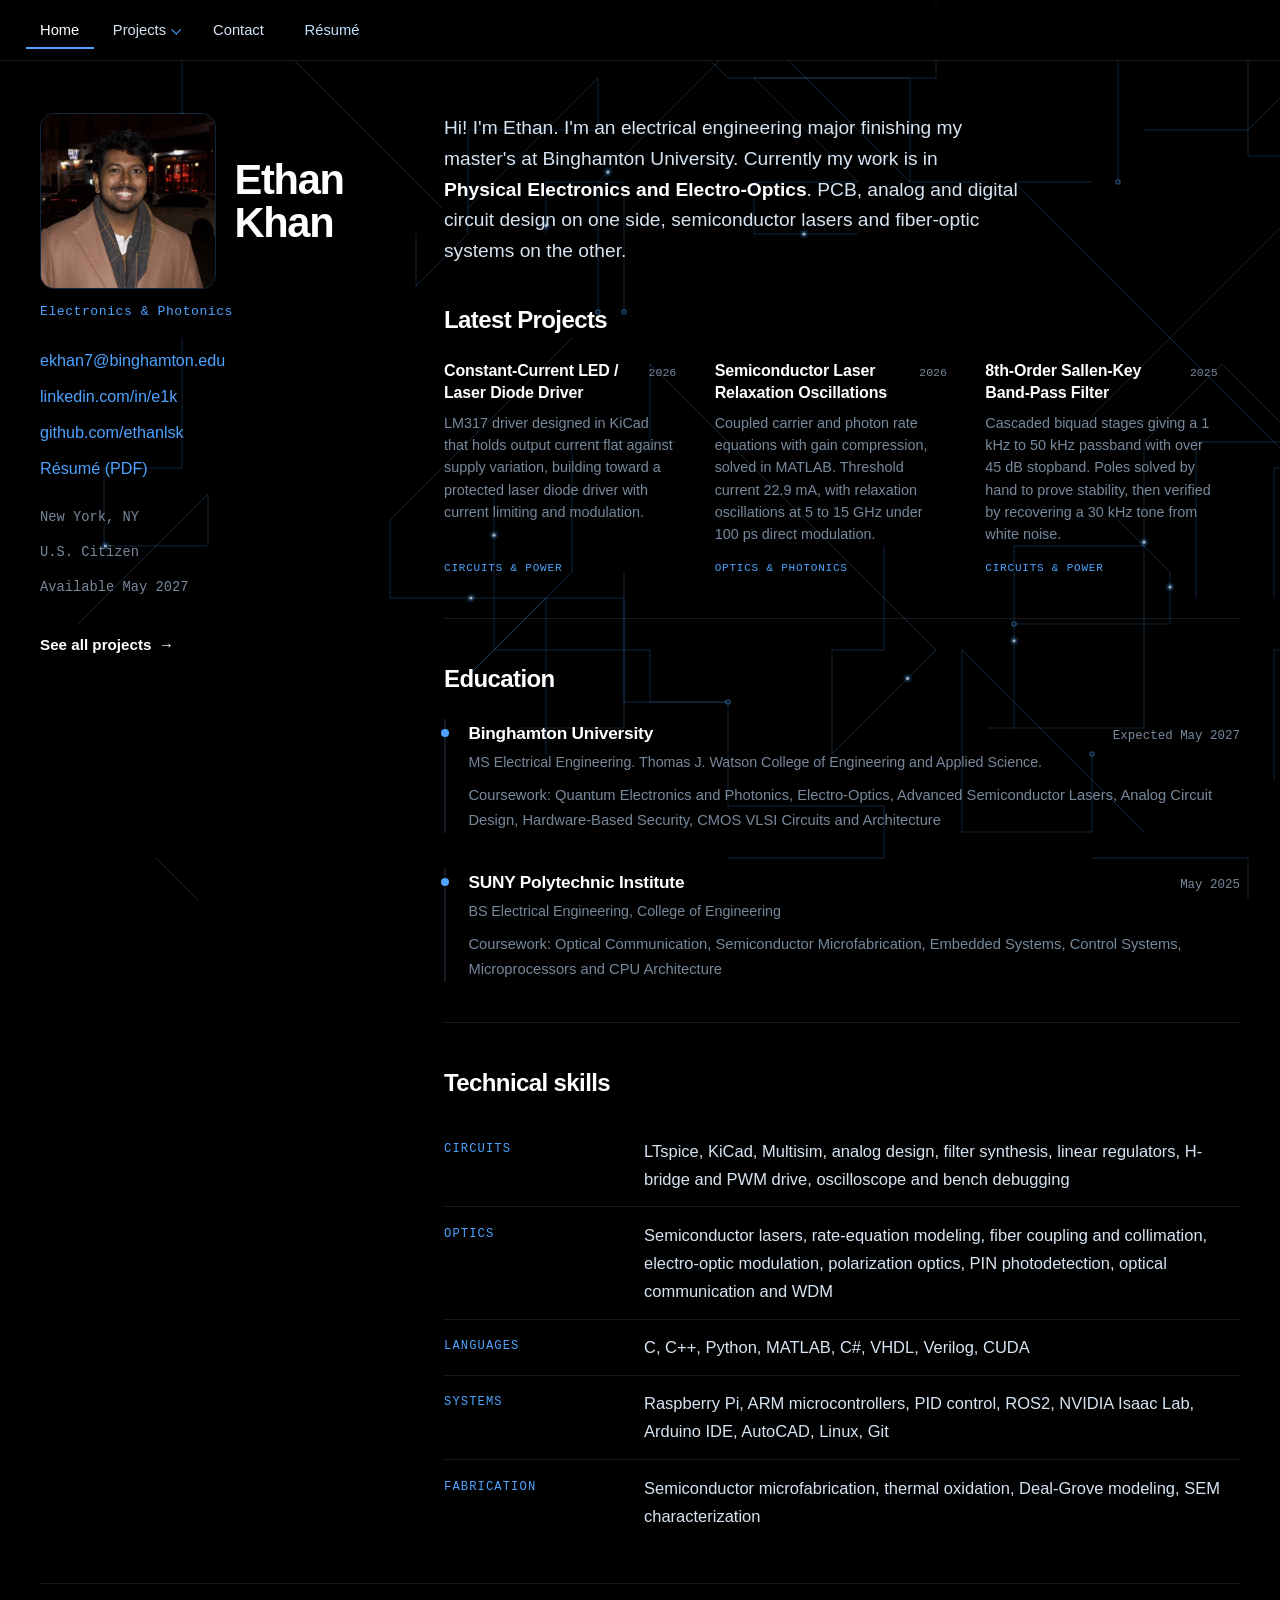
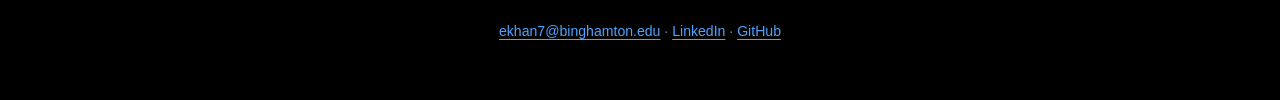
==== commit eeb42484: "Fix the favicon, which Safari would not load Three things were wrong. There was no /favicon.ico at a" ====
--- a/index.html
+++ b/index.html
@@ -16,8 +16,12 @@
 <meta name="viewport" content="width=device-width, initial-scale=1">
 <title>Ethan Khan | Electrical Engineer</title>
 <meta name="description" content="Ethan Khan, MS Electrical Engineering at Binghamton University. Electronics and optics: analog circuit design, semiconductor lasers, and embedded systems.">
-<link rel="icon" type="image/png" href="assets/logo.png">
-<link rel="apple-touch-icon" href="assets/logo.png">
+<!-- Root-relative, and a real /favicon.ico: Safari falls back to that path and
+     was not picking up a 330x334 PNG referenced relatively. -->
+<link rel="icon" href="/favicon.ico" sizes="any">
+<link rel="icon" type="image/png" sizes="32x32" href="/assets/icon-32.png">
+<link rel="icon" type="image/png" sizes="192x192" href="/assets/icon-192.png">
+<link rel="apple-touch-icon" sizes="180x180" href="/apple-touch-icon.png">
 <link rel="stylesheet" href="style.css">
 </head>
 <body>
--- a/style.css
+++ b/style.css
@@ -616,6 +616,14 @@
   color: var(--blue);
 }
 
+/* index tiles carry the tool alongside the discipline, since that is what a
+   reader is usually scanning for */
+.proj-area .tool { color: var(--dim); }
+.proj-area .tool::before { content: "\00b7  "; color: var(--line-dim); }
+
+/* anchored cards and groups must clear the sticky header when jumped to */
+.card, details.group { scroll-margin-top: 5.5rem; }
+
 /* ---------------- academic timeline ---------------- */
 
 .timeline { margin: 0; padding: 0; list-style: none; position: relative; }
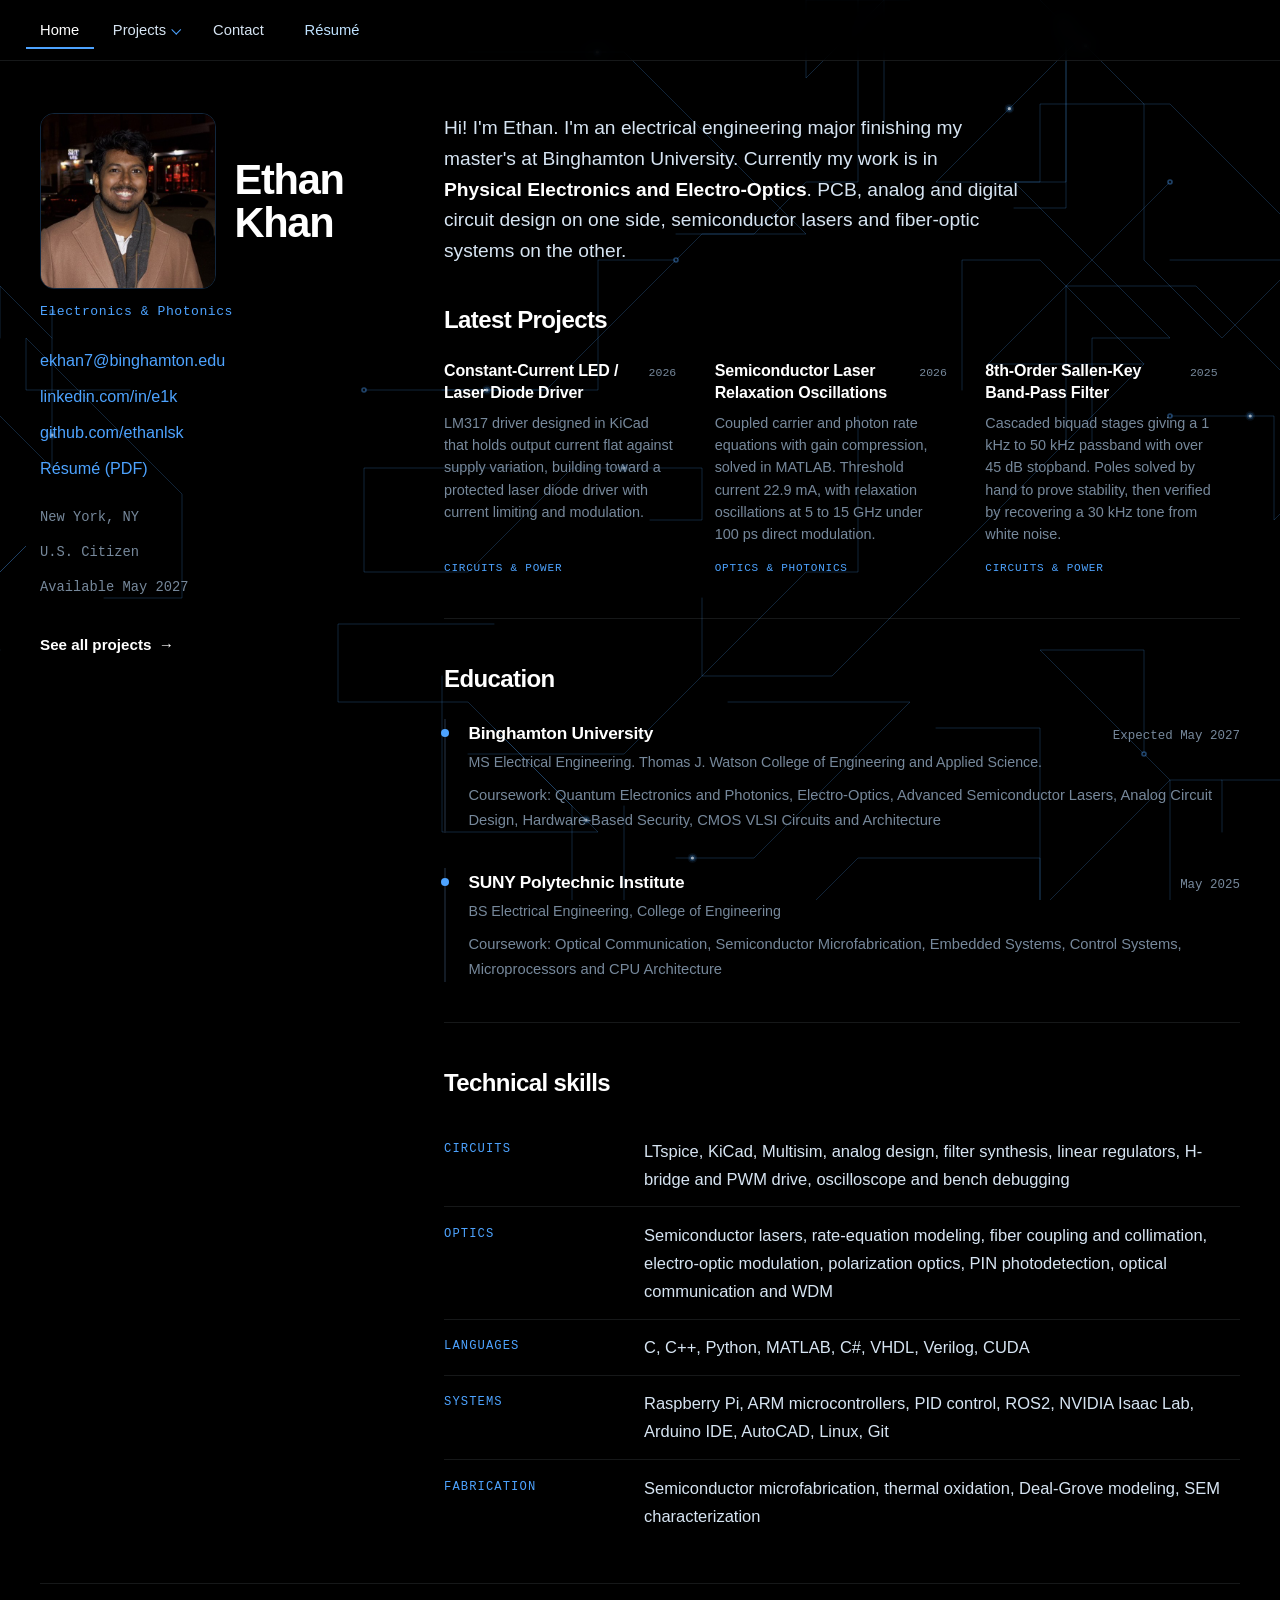
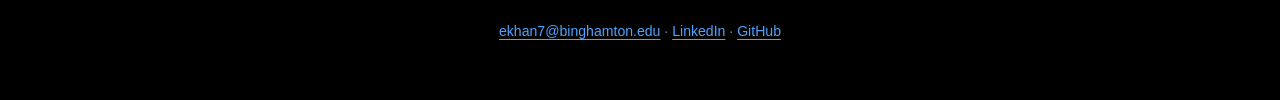
==== commit 51670772: "Split projects into one page each The 16,500px accordion is gone. /projects is now purely the index," ====
--- a/index.html
+++ b/index.html
@@ -18,10 +18,10 @@
 <meta name="description" content="Ethan Khan, MS Electrical Engineering at Binghamton University. Electronics and optics: analog circuit design, semiconductor lasers, and embedded systems.">
 <!-- Root-relative, and a real /favicon.ico: Safari falls back to that path and
      was not picking up a 330x334 PNG referenced relatively. -->
-<link rel="icon" href="/favicon.ico" sizes="any">
-<link rel="icon" type="image/png" sizes="32x32" href="/assets/icon-32.png">
-<link rel="icon" type="image/png" sizes="192x192" href="/assets/icon-192.png">
-<link rel="apple-touch-icon" sizes="180x180" href="/apple-touch-icon.png">
+<link rel="icon" href="favicon.ico" sizes="any">
+<link rel="icon" type="image/png" sizes="32x32" href="assets/icon-32.png">
+<link rel="icon" type="image/png" sizes="192x192" href="assets/icon-192.png">
+<link rel="apple-touch-icon" sizes="180x180" href="apple-touch-icon.png">
 <link rel="stylesheet" href="style.css">
 </head>
 <body>
@@ -96,7 +96,7 @@
 
         <div class="proj-grid">
 
-          <a class="proj" href="/projects#circuits">
+          <a class="proj" href="/projects/lm317-driver">
             <div class="proj-top">
               <span class="proj-name">Constant-Current LED / Laser Diode Driver</span>
               <span class="proj-when">2026</span>
@@ -109,7 +109,7 @@
             <span class="proj-area">Circuits &amp; Power</span>
           </a>
 
-          <a class="proj" href="/projects#optics">
+          <a class="proj" href="/projects/laser-relaxation">
             <div class="proj-top">
               <span class="proj-name">Semiconductor Laser Relaxation Oscillations</span>
               <span class="proj-when">2026</span>
@@ -122,7 +122,7 @@
             <span class="proj-area">Optics &amp; Photonics</span>
           </a>
 
-          <a class="proj" href="/projects#circuits">
+          <a class="proj" href="/projects/sallen-key-filter">
             <div class="proj-top">
               <span class="proj-name">8th-Order Sallen-Key Band-Pass Filter</span>
               <span class="proj-when">2025</span>
--- a/style.css
+++ b/style.css
@@ -733,6 +733,55 @@
   margin: 0 0 .55rem;
 }
 
+/* ---------------- project pages ---------------- */
+
+h1.projtitle {
+  font-size: clamp(1.55rem, 3vw, 1.95rem);
+  line-height: 1.14;
+  letter-spacing: -0.02em;
+  margin: 0 0 1rem;
+  color: var(--bright);
+}
+.backlink { font-family: var(--mono); font-size: .78rem; margin: 0 0 1.2rem; }
+.backlink a { text-decoration: none; }
+.backlink a:hover { text-decoration: underline; text-underline-offset: 3px; }
+
+.rail-meta { margin: 1.5rem 0 0; }
+.rail-meta > div { padding: .65rem 0; border-bottom: 1px solid var(--line-dim); }
+.rail-meta > div:last-child { border-bottom: none; }
+.rail-meta dt {
+  font-family: var(--mono);
+  font-size: .68rem;
+  letter-spacing: .1em;
+  text-transform: uppercase;
+  color: var(--dim);
+}
+.rail-meta dd { margin: .3rem 0 0; font-size: .92rem; color: var(--pale); line-height: 1.5; }
+
+.projnav {
+  display: flex;
+  gap: 1.5rem;
+  margin-top: 3.25rem;
+  padding-top: 1.6rem;
+  border-top: 1px solid var(--line-dim);
+}
+.projnav a { text-decoration: none; max-width: 46%; }
+.projnav .nx { margin-left: auto; text-align: right; }
+.projnav .lbl {
+  display: block;
+  font-family: var(--mono);
+  font-size: .68rem;
+  letter-spacing: .1em;
+  text-transform: uppercase;
+  color: var(--dim);
+  margin-bottom: .3rem;
+}
+.projnav .ttl { color: var(--blue); font-size: .95rem; line-height: 1.4; }
+.projnav a:hover .ttl { color: var(--bright); text-decoration: underline; text-underline-offset: 3px; }
+
+/* index sections are anchor targets too */
+section[id] { scroll-margin-top: 5.5rem; }
+
 /* ---------------- scroll reveal ----------------
    Figures fade up as they enter the viewport. Only armed when JS is
    running, so the images are never stuck invisible without it. */
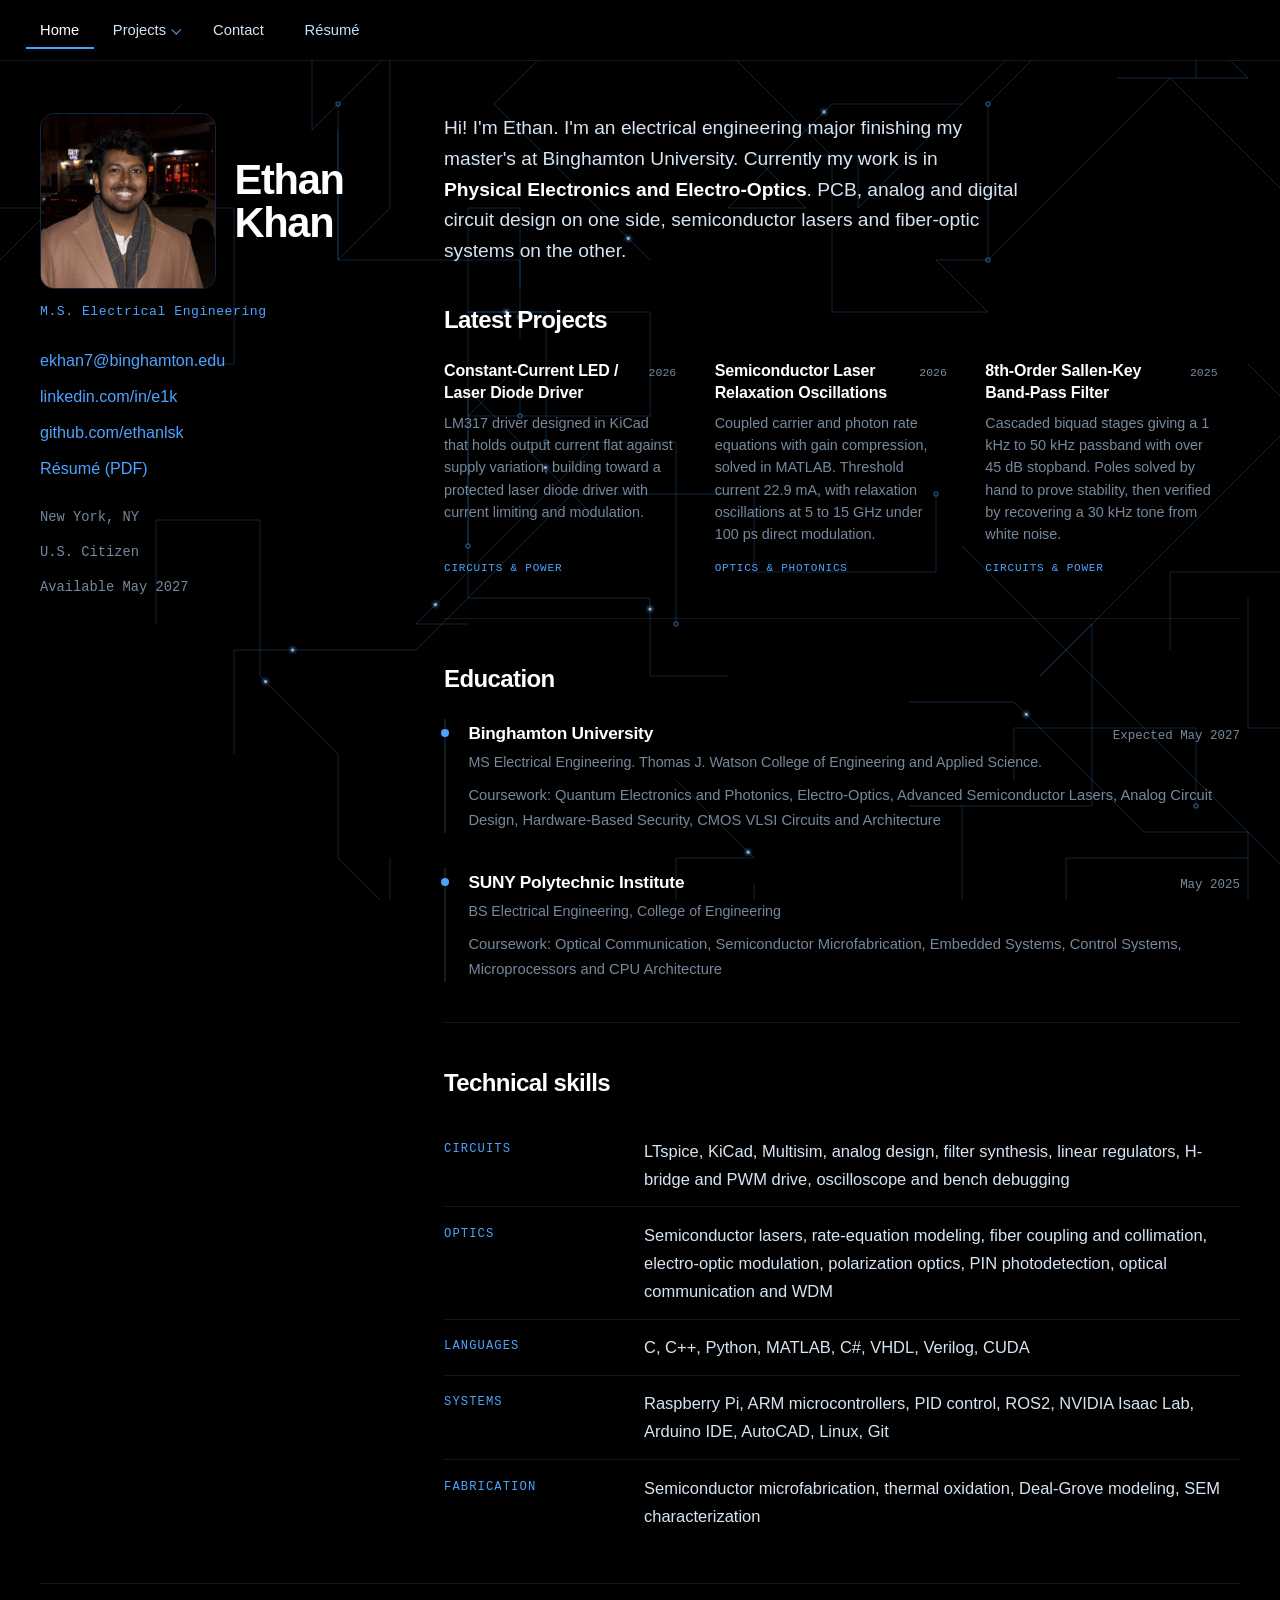
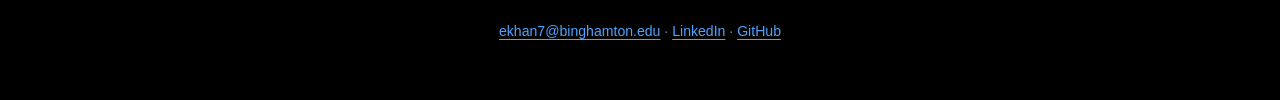
==== commit 33d279c0: "Home: name subtitle is the degree, drop the See all projects button Subtitle goes from "Electronics " ====
--- a/index.html
+++ b/index.html
@@ -59,7 +59,7 @@
              alt="Ethan Khan">
         <h1><span>Ethan</span> <span>Khan</span></h1>
       </div>
-      <p class="id-role">Electronics &amp; Photonics</p>
+      <p class="id-role">M.S. Electrical Engineering</p>
 
       <!-- Wrapped so the mobile breakpoint can move the whole block below the
            content; on a phone this is 320px of metadata nobody scrolls past. -->
@@ -77,7 +77,6 @@
           <li>Available May 2027</li>
         </ul>
 
-        <a class="btn primary" href="/projects" style="margin-top:1.4rem">See all projects</a>
       </div>
     </aside>
 
--- a/style.css
+++ b/style.css
@@ -281,7 +281,6 @@
   /* thumb-sized tap targets */
   .contact li { margin-bottom: 0; }
   .contact a { display: block; padding: .62rem 0; }
-  .id-meta .btn { width: auto; }
 }
 
 /* ---------------- hero (projects page) ---------------- */
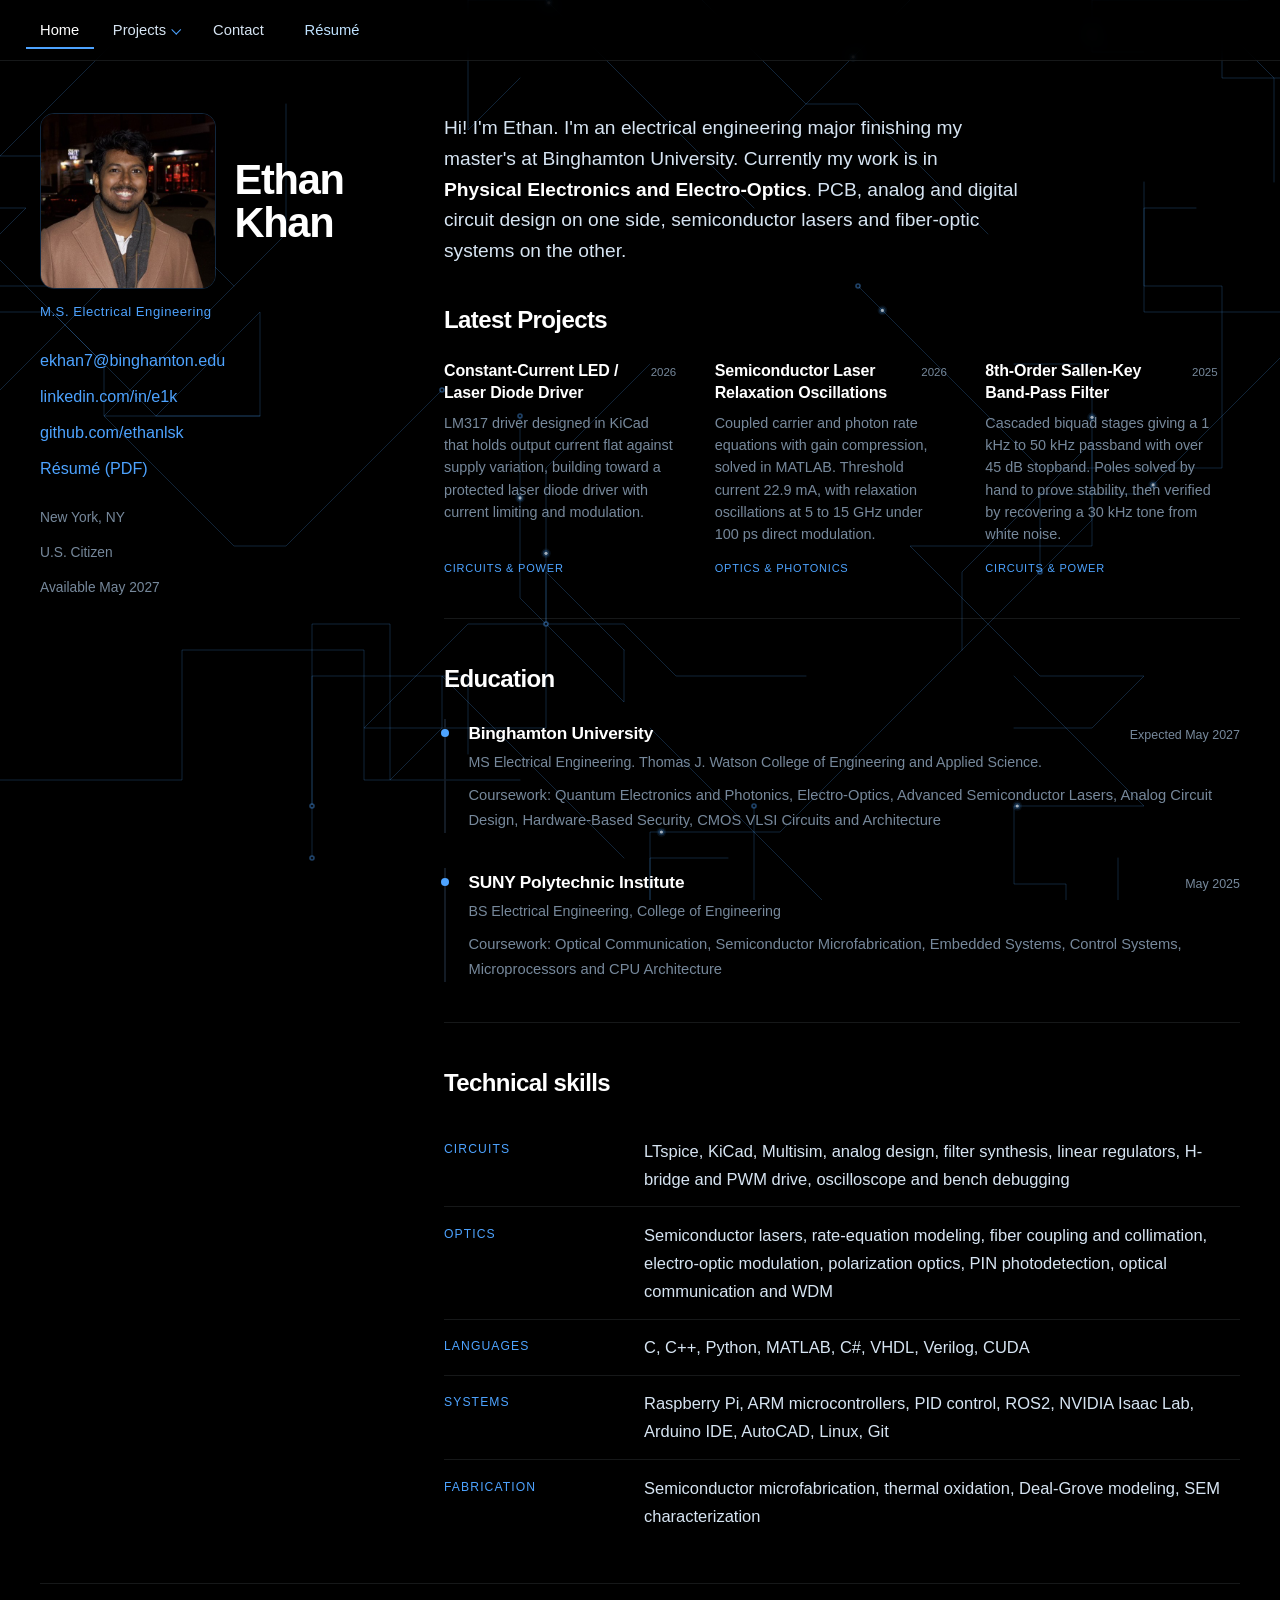
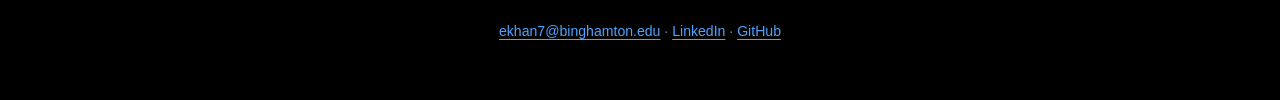
==== commit da7b46e9: "Set Ranade as the site typeface Ranade (Fontshare, weights 400/500/700) replaces the system stack. B" ====
--- a/index.html
+++ b/index.html
@@ -22,6 +22,9 @@
 <link rel="icon" type="image/png" sizes="32x32" href="assets/icon-32.png">
 <link rel="icon" type="image/png" sizes="192x192" href="assets/icon-192.png">
 <link rel="apple-touch-icon" sizes="180x180" href="apple-touch-icon.png">
+<link rel="preconnect" href="https://api.fontshare.com" crossorigin>
+<link rel="preconnect" href="https://cdn.fontshare.com" crossorigin>
+<link rel="stylesheet" href="https://api.fontshare.com/v2/css?f%5B%5D=ranade@400,500,700&display=swap">
 <link rel="stylesheet" href="style.css">
 </head>
 <body>
--- a/style.css
+++ b/style.css
@@ -19,8 +19,12 @@
   --line:     rgba(77, 163, 255, 0.24);
   --line-dim: rgba(214, 228, 242, 0.10);
 
-  --sans: -apple-system, BlinkMacSystemFont, "Segoe UI", Inter, Roboto, Helvetica, Arial, sans-serif;
-  --mono: ui-monospace, SFMono-Regular, "SF Mono", Menlo, Consolas, monospace;
+  /* Ranade (Fontshare) throughout. --mono is the small tracked label face,
+     which is now Ranade too; only literal code keeps a real monospace, since
+     it needs the alignment. */
+  --sans: "Ranade", -apple-system, BlinkMacSystemFont, "Segoe UI", Roboto, Helvetica, Arial, sans-serif;
+  --mono: "Ranade", -apple-system, BlinkMacSystemFont, "Segoe UI", Roboto, Helvetica, Arial, sans-serif;
+  --code: ui-monospace, SFMono-Regular, "SF Mono", Menlo, Consolas, monospace;
 }
 
 * { box-sizing: border-box; }
@@ -501,7 +505,7 @@
 /* ---------------- code ---------------- */
 
 code {
-  font-family: var(--mono);
+  font-family: var(--code);
   font-size: .88em;
   color: var(--blue);
 }
@@ -615,11 +619,6 @@
   color: var(--blue);
 }
 
-/* index tiles carry the tool alongside the discipline, since that is what a
-   reader is usually scanning for */
-.proj-area .tool { color: var(--dim); }
-.proj-area .tool::before { content: "\00b7  "; color: var(--line-dim); }
-
 /* anchored cards and groups must clear the sticky header when jumped to */
 .card, details.group { scroll-margin-top: 5.5rem; }
 
@@ -781,6 +780,14 @@
 /* index sections are anchor targets too */
 section[id] { scroll-margin-top: 5.5rem; }
 
+/* Project pages lay a lot of small text over the background scene, so the
+   content column sits on a dark wash. The box-shadow spreads the same colour
+   outward, which feathers the edge instead of drawing a panel. */
+.projects-page .maincol {
+  background: rgba(0, 0, 0, .74);
+  box-shadow: 0 0 5rem 2.75rem rgba(0, 0, 0, .74);
+}
+
 /* ---------------- scroll reveal ----------------
    Figures fade up as they enter the viewport. Only armed when JS is
    running, so the images are never stuck invisible without it. */
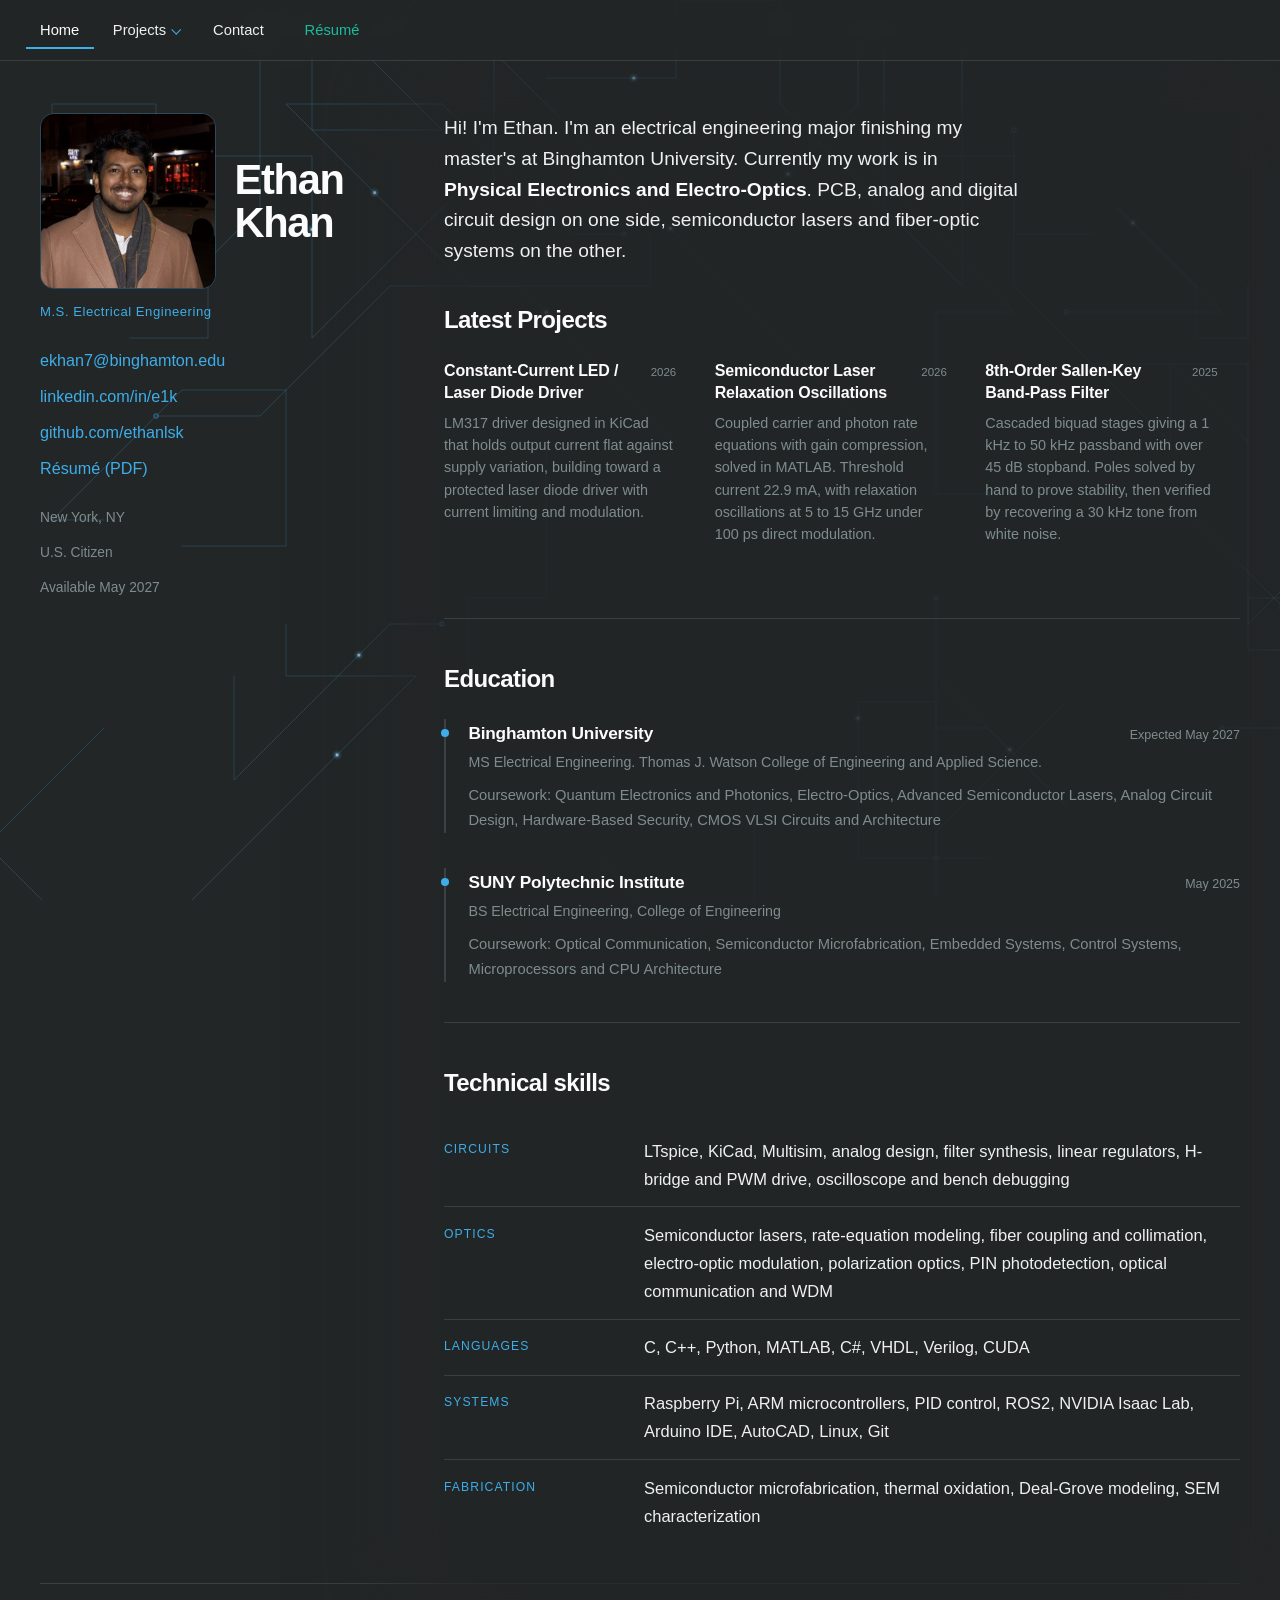
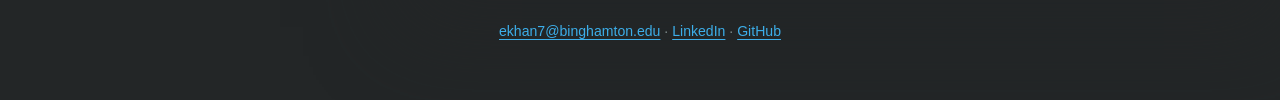
==== commit fab42d39: "Home wash, hover-only tile labels, dim tool labels on the index The home page content column gets th" ====
--- a/index.html
+++ b/index.html
@@ -27,7 +27,7 @@
 <link rel="stylesheet" href="https://api.fontshare.com/v2/css?f%5B%5D=ranade@400,500,700&display=swap">
 <link rel="stylesheet" href="style.css">
 </head>
-<body>
+<body class="home-page">
 <canvas id="bg" aria-hidden="true"></canvas>
 
 <header class="site-header">
--- a/style.css
+++ b/style.css
@@ -4,20 +4,20 @@
    ========================================================================== */
 
 :root {
-  /* Black base with blue/white highlights, matching the PCB -> fibre -> LiDAR
-     background scene drawn by background.js */
-  --base:   #000000;  /* page background          */
-  --panel:  #0A0F16;  /* cards and panels         */
-  --raised: #131B25;  /* hover states, insets     */
-  --ice:    #BFE2FF;  /* pale highlight accent    */
-  --blue:   #4DA3FF;  /* primary accent           */
-  --pale:   #D6E4F2;  /* body text                */
-
-  --bright:   #FFFFFF;
-  --dim:      #76889B;
-  --well:     #05080D;
-  --line:     rgba(77, 163, 255, 0.24);
-  --line-dim: rgba(214, 228, 242, 0.10);
+  /* Konsole Breeze Dark. Background and foreground are the terminal scheme's
+     own values; the accents are its blue and cyan. */
+  --base:   #232627;  /* Breeze terminal background */
+  --panel:  #31363B;  /* Breeze Dark panel          */
+  --raised: #3B4045;  /* hover states, insets       */
+  --ice:    #1ABC9C;  /* Breeze cyan, second accent */
+  --blue:   #3DAEE9;  /* Breeze blue, primary       */
+  --pale:   #EFF0F1;  /* Breeze window text         */
+
+  --bright:   #FCFCFC;   /* Breeze terminal foreground */
+  --dim:      #7F8C8D;   /* Breeze intense black       */
+  --well:     #1B1E1F;
+  --line:     rgba(61, 174, 233, 0.28);
+  --line-dim: rgba(239, 240, 241, 0.12);
 
   /* Ranade (Fontshare) throughout. --mono is the small tracked label face,
      which is now Ranade too; only literal code keeps a real monospace, since
@@ -54,7 +54,7 @@
 .wrap.wide { max-width: 79rem; padding: 0 2rem; }
 
 a { color: var(--blue); text-underline-offset: 3px; }
-a:hover { color: #A9D6FF; }
+a:hover { color: #93CEE9; }
 
 img { max-width: 100%; height: auto; display: block; }
 
@@ -62,7 +62,7 @@
 
 .site-header {
   border-bottom: 1px solid var(--line-dim);
-  background: rgba(0, 0, 0, 0.72);
+  background: rgba(35, 38, 39, 0.82);
   position: sticky;
   top: 0;
   z-index: 20;
@@ -565,7 +565,7 @@
 }
 details.code-toggle > summary::-webkit-details-marker { display: none; }
 details.code-toggle > summary::marker { content: ""; }
-details.code-toggle > summary:hover { color: #A9D6FF; }
+details.code-toggle > summary:hover { color: #93CEE9; }
 details.code-toggle > summary::before { content: "\25B8  "; }
 details.code-toggle[open] > summary::before { content: "\25BE  "; }
 
@@ -619,6 +619,26 @@
   color: var(--blue);
 }
 
+/* Home tiles keep the discipline out of the way until the card is pointed at.
+   Opacity rather than display, so the tile does not resize on hover. */
+.home-page .proj .proj-area {
+  opacity: 0;
+  transition: opacity .18s;
+}
+.home-page .proj:hover .proj-area,
+.home-page .proj:focus-visible .proj-area,
+.home-page .proj:focus-within .proj-area {
+  opacity: 1;
+}
+/* Nothing hovers on a touch screen, so there it just stays visible. */
+@media (hover: none) {
+  .home-page .proj .proj-area { opacity: 1; }
+}
+
+/* On the projects index the label is the tool, which reads as a quiet
+   annotation rather than an accent. */
+.projects-page .proj-area { color: var(--dim); }
+
 /* anchored cards and groups must clear the sticky header when jumped to */
 .card, details.group { scroll-margin-top: 5.5rem; }
 
@@ -783,9 +803,10 @@
 /* Project pages lay a lot of small text over the background scene, so the
    content column sits on a dark wash. The box-shadow spreads the same colour
    outward, which feathers the edge instead of drawing a panel. */
-.projects-page .maincol {
-  background: rgba(0, 0, 0, .74);
-  box-shadow: 0 0 5rem 2.75rem rgba(0, 0, 0, .74);
+.projects-page .maincol,
+.home-page .maincol {
+  background: rgba(35, 38, 39, .85);
+  box-shadow: 0 0 5rem 2.75rem rgba(35, 38, 39, .85);
 }
 
 /* ---------------- scroll reveal ----------------
